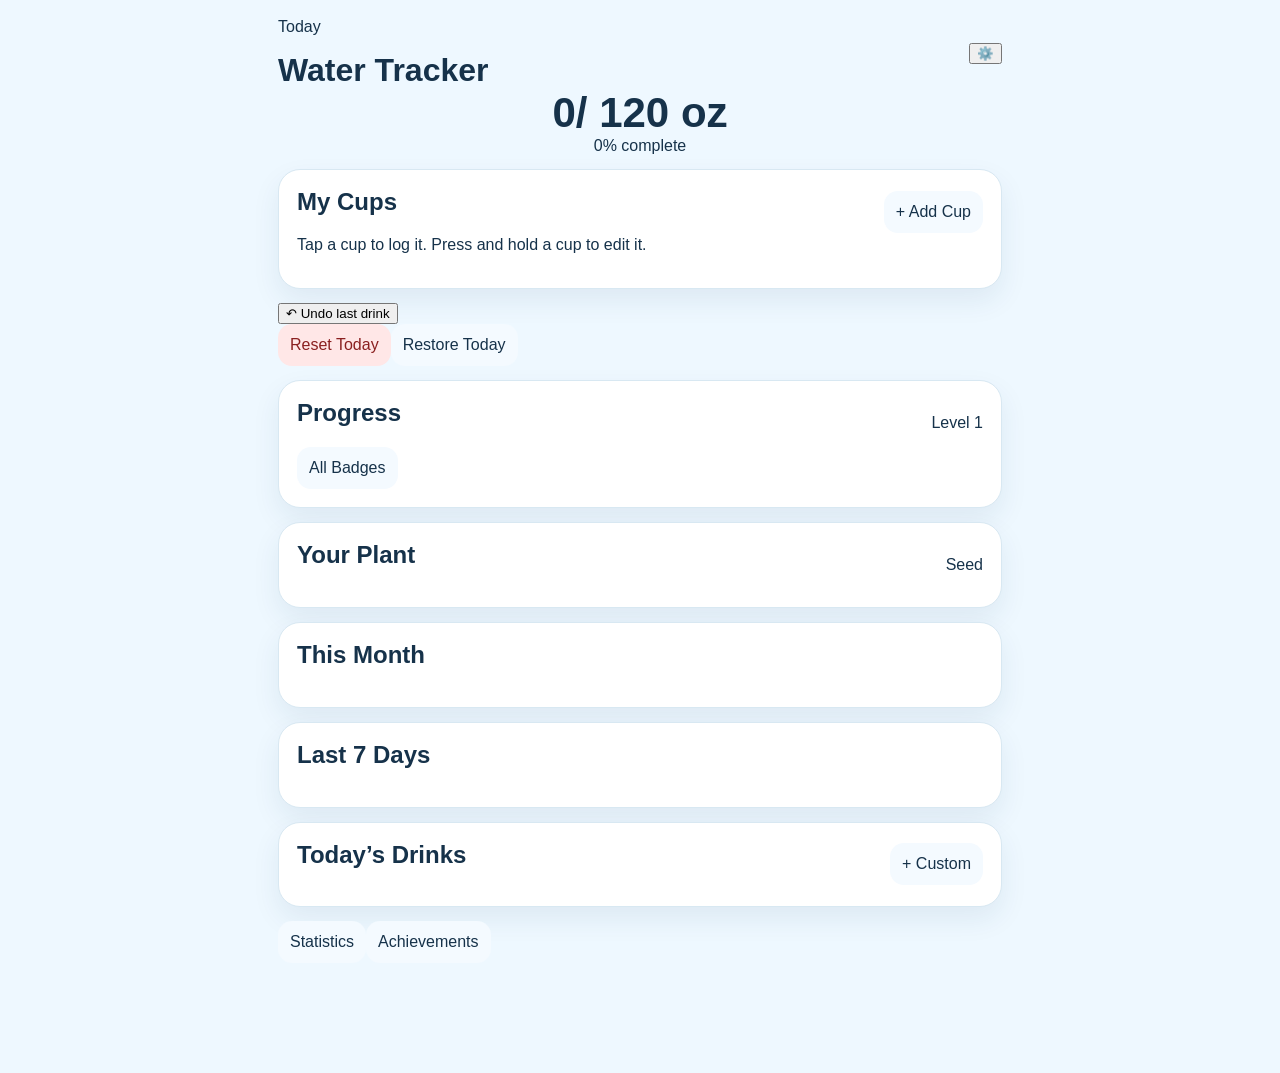
==== v1.html @ 40ed8f71 "Restore original visual layout in cohesive build" ====
<!doctype html>
<html lang="en"><head><meta charset="utf-8"><meta name="viewport" content="width=device-width,initial-scale=1,maximum-scale=1,user-scalable=no,viewport-fit=cover"><meta name="theme-color" content="#eaf7ff"><title>Water Tracker v1</title><link rel="stylesheet" href="v1/css/app.css"></head>
<body><main class="app">
<header class="top"><div><p class="tiny">Today</p><h1>Water Tracker</h1></div><button id="settingsButton" class="gear">⚙️</button></header>
<section id="homeView" class="view active">
<section id="hero" class="hero"><div class="total"><span id="todayTotal" class="num">0</span><span class="goal">/ <span id="todayGoal">120</span> oz</span></div><div id="progressText" class="status">0% complete</div><div class="bottleArea"><div class="bottle"><div class="mark"></div><div id="water" class="water"></div><div class="shine"></div></div></div><div id="quickButtons" class="grid"></div></section>
<section class="card"><div class="row"><h2>My Cups</h2><button id="addCupButton" class="small">+ Add Cup</button></div><div id="cupButtons" class="cups"></div><p class="hint">Tap a cup to log it. Press and hold a cup to edit it.</p></section>
<button id="undoButton" class="undo">↶ Undo last drink</button>
<div class="utilityActions"><button id="resetButton" class="ghost danger">Reset Today</button><button id="restoreButton" class="ghost">Restore Today</button></div>
<section class="card"><div class="row"><h2>Progress</h2><span id="levelText" class="avg">Level 1</span></div><div class="levelbar"><div id="levelFill"></div></div><div id="todayWins" class="wins"></div><button id="badgesButton" class="small">All Badges</button></section>
<section class="card"><div class="row"><h2>Your Plant</h2><span id="plantName" class="avg">Seed</span></div><div id="plantBox" class="plant"></div></section>
<section class="card"><h2>This Month</h2><div id="monthGrid" class="monthGrid"></div></section>
<section class="card"><div class="row"><h2>Last 7 Days</h2><span id="weeklyAverage" class="avg"></span></div><div id="history" class="history"></div></section>
<section class="card"><div class="row"><h2>Today’s Drinks</h2><button id="customButton" class="small">+ Custom</button></div><div id="timeline" class="timeline show"></div></section>
<div class="pageLinks"><button data-view="statsView" class="small">Statistics</button><button data-view="badgesView" class="small">Achievements</button></div>
</section>
<section id="statsView" class="view"><section class="card"><div class="row"><h2>Statistics</h2><button data-view="homeView" class="small">Done</button></div><div id="stats" class="statsGrid"></div></section></section>
<section id="badgesView" class="view"><section class="card"><div class="row"><h2>Achievements</h2><button data-view="homeView" class="small">Done</button></div><div id="badgeList" class="list"></div></section></section>
</main>
<dialog id="settingsDialog"><form class="modal" method="dialog"><div class="row"><h2>Settings</h2><button class="small" value="cancel">Done</button></div><label>Goal mode<select id="goalMode"><option value="daily">Same every day</option><option value="weekdayWeekend">Weekday / weekend</option></select></label><label>Daily goal<input id="dailyGoal" type="number"></label><label>Weekday goal<input id="weekdayGoal" type="number"></label><label>Weekend goal<input id="weekendGoal" type="number"></label><label>Theme<select id="theme"><option value="system">System</option><option value="light">Light</option><option value="dark">Dark</option></select></label><div class="actions"><button id="saveSettings" class="primary" type="button">Save</button><button id="exportButton" class="ghost" type="button">Export</button><button id="importButton" class="ghost" type="button">Import</button></div><div class="actions"><button id="developerButton" class="ghost" type="button">Developer Info</button><button id="clearButton" class="ghost danger" type="button">Clear All Data</button></div><div class="privacy"><span id="versionText"></span></div></form></dialog>
<dialog id="cupDialog"><form class="modal" method="dialog"><h2 id="cupTitle">Add Cup</h2><label>Name<input id="cupName"></label><label>Ounces<input id="cupOz" type="number"></label><div class="actions"><button id="saveCup" class="primary" type="button">Save</button><button id="deleteCup" class="ghost danger" type="button">Delete</button><button class="ghost" value="cancel">Cancel</button></div></form></dialog>
<dialog id="dayDialog"><form class="modal" method="dialog"><div class="row"><h2 id="dayTitle">Day</h2><button class="small" value="cancel">Done</button></div><div class="actions"><button id="addPastDrink" class="primary" type="button">+ Drink</button><button id="resetPastDay" class="ghost danger" type="button">Reset Day</button></div><div id="dayList" class="timeline show"></div></form></dialog>
<dialog id="devDialog"><form class="modal" method="dialog"><div class="row"><h2>Developer Info</h2><button class="small" value="cancel">Done</button></div><div id="devInfo" class="list"></div></form></dialog>
<div id="toast" class="toast"></div><div id="confetti" class="confetti"></div>
<script src="v1/js/config.js"></script><script src="v1/js/storage.js"></script><script src="v1/js/date.js"></script><script src="v1/js/hydration.js"></script><script src="v1/js/stats.js"></script><script src="v1/js/engagement.js"></script><script src="v1/js/telemetry.js"></script><script src="v1/js/app.js"></script></body></html>
---- v1/css/app.css ----
:root{font-family:-apple-system,BlinkMacSystemFont,"Segoe UI",sans-serif;color:#16324a;background:#eef8ff;--card:#fff;--line:#d8e8f2;--muted:#687f91;--accent:#1677b8;--soft:#f4faff}*{box-sizing:border-box}body{margin:0;background:var(--bg,#eef8ff);color:var(--text,#16324a)}body.dark{--bg:#0f1720;--text:#edf6ff;--card:#17232f;--line:#2c3c4b;--muted:#a9bac7;--soft:#1d2c39;--accent:#55b8f0}.app{max-width:760px;margin:auto;padding:18px 18px 110px}.top,.row{display:flex;align-items:center;justify-content:space-between;gap:12px}.top h1{margin:0}.card{background:var(--card);border:1px solid var(--line);border-radius:22px;padding:18px;margin:14px 0;box-shadow:0 12px 28px rgba(24,67,98,.08)}h1,h2,h3,p{margin-top:0}.hero{text-align:center}.total{font-size:42px;font-weight:900}.muted{color:var(--muted)}.grid{display:grid;grid-template-columns:repeat(3,1fr);gap:10px}.quick,.cup,.small,.primary,.danger,.ghost{border:0;border-radius:14px;padding:12px;font-weight:800;font:inherit}.quick,.cup,.primary{background:var(--accent);color:#fff}.small,.ghost{background:var(--soft);color:var(--text)}.danger{background:#ffe7e7;color:#8a2020}.progress{height:14px;border-radius:999px;background:var(--line);overflow:hidden}.progress>div{height:100%;background:linear-gradient(90deg,#36a7df,#5ed39b)}.stats{display:grid;grid-template-columns:repeat(2,1fr);gap:10px}.stat{padding:12px;border-radius:14px;background:var(--soft)}.history,.monthGrid{display:grid;grid-template-columns:repeat(7,1fr);gap:6px}.day,.monthCell{padding:8px 2px;border:1px solid var(--line);border-radius:12px;background:var(--soft);text-align:center;font-size:12px;color:inherit}.day.met,.monthCell.met{background:#c9f3d7;color:#174c28}.day.partial,.monthCell.partial{background:#fff0a8;color:#655500}.today{outline:2px solid var(--accent)}.timeline,.list{display:grid;gap:8px}.drink,.badgeRow,.winRow{display:flex;justify-content:space-between;align-items:center;gap:8px;padding:10px;border-radius:12px;background:var(--soft)}.actions{display:flex;gap:8px;flex-wrap:wrap}.plant{display:grid;grid-template-columns:130px 1fr;gap:16px;align-items:center}.plant svg{width:120px;height:140px}.leaf{animation:sway 3s ease-in-out infinite;transform-origin:center bottom}.dry{filter:saturate(.55);opacity:.75}@keyframes sway{0%,100%{transform:rotate(-2deg)}50%{transform:rotate(3deg)}}.wins{display:grid;gap:8px}.winRow.done{background:#d9f5e2}.badgeCount{font-weight:900}.tabs{position:fixed;left:0;right:0;bottom:0;display:flex;justify-content:center;gap:8px;padding:10px;background:color-mix(in srgb,var(--card) 94%,transparent);backdrop-filter:blur(12px);border-top:1px solid var(--line)}.tabs button{min-width:72px}.view{display:none}.view.active{display:block}dialog{border:0;border-radius:22px;padding:0;width:min(92vw,560px);background:var(--card);color:var(--text)}dialog::backdrop{background:rgba(0,0,0,.45)}.modal{padding:20px}.modal label{display:grid;gap:6px;margin:12px 0;font-weight:700}.modal input,.modal select{width:100%;padding:12px;border:1px solid var(--line);border-radius:12px;background:var(--soft);color:var(--text);font:inherit}.toast{position:fixed;left:50%;bottom:90px;transform:translateX(-50%);background:#152b3b;color:#fff;padding:12px 16px;border-radius:999px;opacity:0;pointer-events:none;transition:.2s;z-index:10000}.toast.show{opacity:1}.goalBurst{position:fixed;inset:auto 16px 90px;background:var(--card);border:1px solid var(--line);padding:20px;border-radius:24px;text-align:center;z-index:9999;box-shadow:0 18px 45px rgba(0,0,0,.2)}@media(max-width:520px){.grid{grid-template-columns:repeat(2,1fr)}.stats{grid-template-columns:1fr}.history,.monthGrid{gap:3px}.day,.monthCell{font-size:10px}.total{font-size:34px}.plant{grid-template-columns:1fr;text-align:center}}
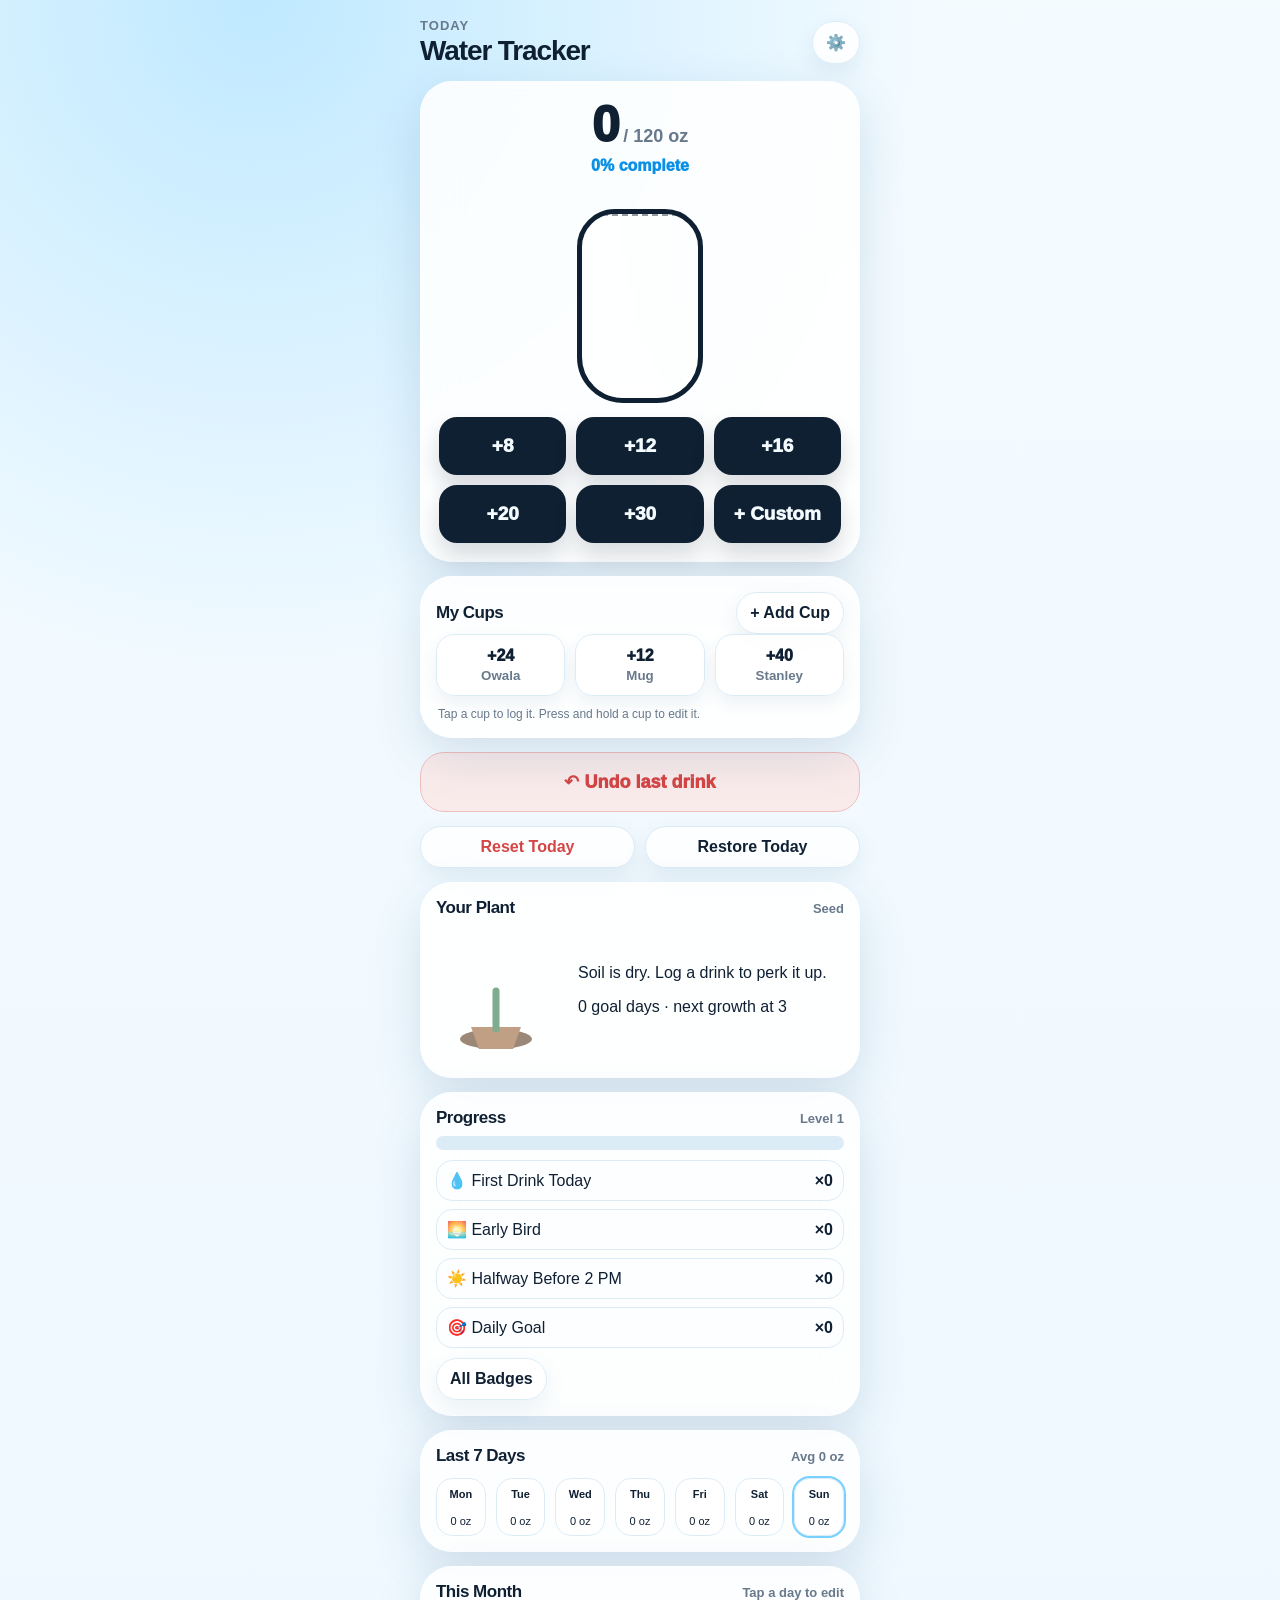
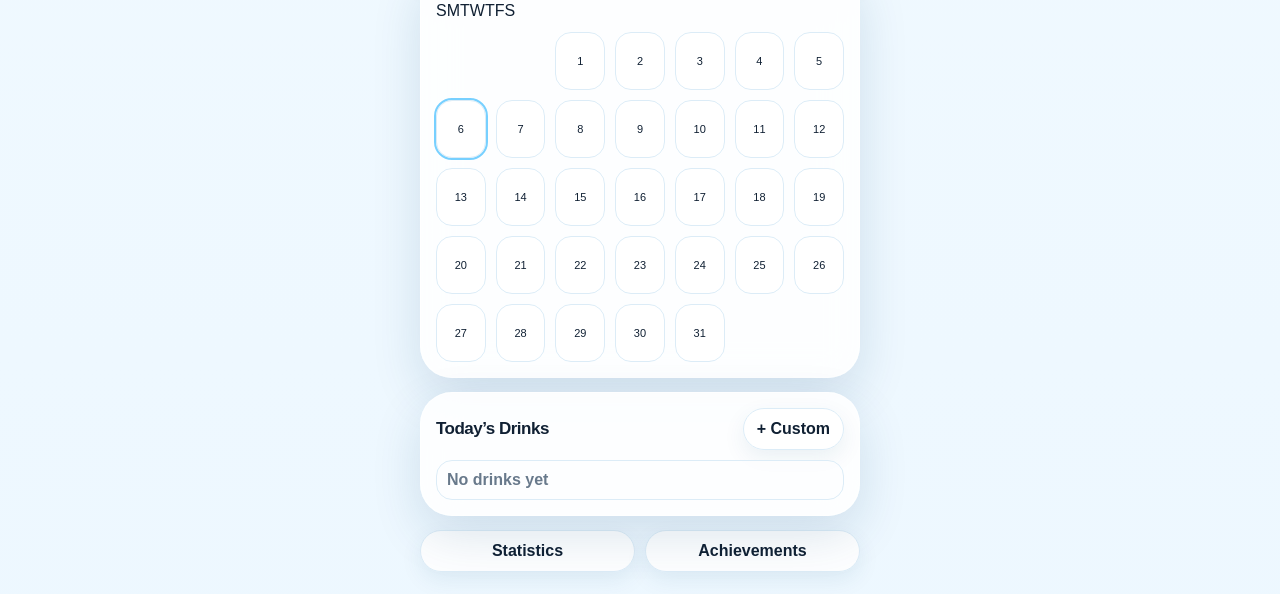
==== commit c53ccde3: "Reorder plant progress and calendar sections" ====
--- a/v1.html
+++ b/v1.html
@@ -7,10 +7,10 @@
 <section class="card"><div class="row"><h2>My Cups</h2><button id="addCupButton" class="small">+ Add Cup</button></div><div id="cupButtons" class="cups"></div><p class="hint">Tap a cup to log it. Press and hold a cup to edit it.</p></section>
 <button id="undoButton" class="undo">↶ Undo last drink</button>
 <div class="utilityActions"><button id="resetButton" class="ghost danger">Reset Today</button><button id="restoreButton" class="ghost">Restore Today</button></div>
+<section class="card"><div class="row"><h2>Your Plant</h2><span id="plantName" class="avg">Seed</span></div><div id="plantBox" class="plant"></div></section>
 <section class="card"><div class="row"><h2>Progress</h2><span id="levelText" class="avg">Level 1</span></div><div class="levelbar"><div id="levelFill"></div></div><div id="todayWins" class="wins"></div><button id="badgesButton" class="small">All Badges</button></section>
-<section class="card"><div class="row"><h2>Your Plant</h2><span id="plantName" class="avg">Seed</span></div><div id="plantBox" class="plant"></div></section>
-<section class="card"><h2>This Month</h2><div id="monthGrid" class="monthGrid"></div></section>
 <section class="card"><div class="row"><h2>Last 7 Days</h2><span id="weeklyAverage" class="avg"></span></div><div id="history" class="history"></div></section>
+<section class="card"><div class="row"><h2>This Month</h2><span class="avg">Tap a day to edit</span></div><div id="monthWeekdays" class="monthWeekdays"><span>S</span><span>M</span><span>T</span><span>W</span><span>T</span><span>F</span><span>S</span></div><div id="monthGrid" class="monthGrid"></div></section>
 <section class="card"><div class="row"><h2>Today’s Drinks</h2><button id="customButton" class="small">+ Custom</button></div><div id="timeline" class="timeline show"></div></section>
 <div class="pageLinks"><button data-view="statsView" class="small">Statistics</button><button data-view="badgesView" class="small">Achievements</button></div>
 </section>
--- a/v1/css/app.css
+++ b/v1/css/app.css
@@ -1 +1 @@
-:root{font-family:-apple-system,BlinkMacSystemFont,"Segoe UI",sans-serif;color:#16324a;background:#eef8ff;--card:#fff;--line:#d8e8f2;--muted:#687f91;--accent:#1677b8;--soft:#f4faff}*{box-sizing:border-box}body{margin:0;background:var(--bg,#eef8ff);color:var(--text,#16324a)}body.dark{--bg:#0f1720;--text:#edf6ff;--card:#17232f;--line:#2c3c4b;--muted:#a9bac7;--soft:#1d2c39;--accent:#55b8f0}.app{max-width:760px;margin:auto;padding:18px 18px 110px}.top,.row{display:flex;align-items:center;justify-content:space-between;gap:12px}.top h1{margin:0}.card{background:var(--card);border:1px solid var(--line);border-radius:22px;padding:18px;margin:14px 0;box-shadow:0 12px 28px rgba(24,67,98,.08)}h1,h2,h3,p{margin-top:0}.hero{text-align:center}.total{font-size:42px;font-weight:900}.muted{color:var(--muted)}.grid{display:grid;grid-template-columns:repeat(3,1fr);gap:10px}.quick,.cup,.small,.primary,.danger,.ghost{border:0;border-radius:14px;padding:12px;font-weight:800;font:inherit}.quick,.cup,.primary{background:var(--accent);color:#fff}.small,.ghost{background:var(--soft);color:var(--text)}.danger{background:#ffe7e7;color:#8a2020}.progress{height:14px;border-radius:999px;background:var(--line);overflow:hidden}.progress>div{height:100%;background:linear-gradient(90deg,#36a7df,#5ed39b)}.stats{display:grid;grid-template-columns:repeat(2,1fr);gap:10px}.stat{padding:12px;border-radius:14px;background:var(--soft)}.history,.monthGrid{display:grid;grid-template-columns:repeat(7,1fr);gap:6px}.day,.monthCell{padding:8px 2px;border:1px solid var(--line);border-radius:12px;background:var(--soft);text-align:center;font-size:12px;color:inherit}.day.met,.monthCell.met{background:#c9f3d7;color:#174c28}.day.partial,.monthCell.partial{background:#fff0a8;color:#655500}.today{outline:2px solid var(--accent)}.timeline,.list{display:grid;gap:8px}.drink,.badgeRow,.winRow{display:flex;justify-content:space-between;align-items:center;gap:8px;padding:10px;border-radius:12px;background:var(--soft)}.actions{display:flex;gap:8px;flex-wrap:wrap}.plant{display:grid;grid-template-columns:130px 1fr;gap:16px;align-items:center}.plant svg{width:120px;height:140px}.leaf{animation:sway 3s ease-in-out infinite;transform-origin:center bottom}.dry{filter:saturate(.55);opacity:.75}@keyframes sway{0%,100%{transform:rotate(-2deg)}50%{transform:rotate(3deg)}}.wins{display:grid;gap:8px}.winRow.done{background:#d9f5e2}.badgeCount{font-weight:900}.tabs{position:fixed;left:0;right:0;bottom:0;display:flex;justify-content:center;gap:8px;padding:10px;background:color-mix(in srgb,var(--card) 94%,transparent);backdrop-filter:blur(12px);border-top:1px solid var(--line)}.tabs button{min-width:72px}.view{display:none}.view.active{display:block}dialog{border:0;border-radius:22px;padding:0;width:min(92vw,560px);background:var(--card);color:var(--text)}dialog::backdrop{background:rgba(0,0,0,.45)}.modal{padding:20px}.modal label{display:grid;gap:6px;margin:12px 0;font-weight:700}.modal input,.modal select{width:100%;padding:12px;border:1px solid var(--line);border-radius:12px;background:var(--soft);color:var(--text);font:inherit}.toast{position:fixed;left:50%;bottom:90px;transform:translateX(-50%);background:#152b3b;color:#fff;padding:12px 16px;border-radius:999px;opacity:0;pointer-events:none;transition:.2s;z-index:10000}.toast.show{opacity:1}.goalBurst{position:fixed;inset:auto 16px 90px;background:var(--card);border:1px solid var(--line);padding:20px;border-radius:24px;text-align:center;z-index:9999;box-shadow:0 18px 45px rgba(0,0,0,.2)}@media(max-width:520px){.grid{grid-template-columns:repeat(2,1fr)}.stats{grid-template-columns:1fr}.history,.monthGrid{gap:3px}.day,.monthCell{font-size:10px}.total{font-size:34px}.plant{grid-template-columns:1fr;text-align:center}}+:root{--bg:#f4fbff;--card:#ffffffdf;--text:#102033;--muted:#68798b;--line:#dcecf7;--accent:#0a91e6;--accent2:#77d0ff;--water:#35aef4;--danger:#d64545;--success:#19a974;--warn:#f4a261;--shadow:0 18px 50px rgba(17,72,112,.14);font-family:-apple-system,BlinkMacSystemFont,"Segoe UI",Roboto,Arial,sans-serif}body.dark{--bg:#07131f;--card:#102033e6;--text:#eef8ff;--muted:#9db0c3;--line:#29465f;--accent:#77d0ff;--accent2:#2b9de0;--water:#3bb8ff;--shadow:0 18px 60px rgba(0,0,0,.36)}*{box-sizing:border-box}body{margin:0;min-height:100svh;background:radial-gradient(circle at 20% 0%,rgba(119,208,255,.42),transparent 28%),linear-gradient(180deg,var(--bg),color-mix(in srgb,var(--bg),#dcefff 28%));color:var(--text);padding:max(18px,env(safe-area-inset-top)) 16px max(22px,env(safe-area-inset-bottom))}button,input,select{font:inherit}button{cursor:pointer;-webkit-tap-highlight-color:transparent}.app{max-width:440px;margin:0 auto}.top,.row{display:flex;justify-content:space-between;align-items:center;gap:10px}.top{margin-bottom:14px}.tiny{margin:0 0 2px;color:var(--muted);font-size:13px;font-weight:800;text-transform:uppercase;letter-spacing:.08em}h1{font-size:28px;margin:0;letter-spacing:-.04em}h2{font-size:17px;margin:0;letter-spacing:-.03em}.gear,.small,.ghost{border:1px solid var(--line);background:var(--card);color:var(--text);border-radius:999px;padding:11px 13px;font-weight:850;box-shadow:0 8px 22px rgba(17,72,112,.08)}.hero,.card{background:var(--card);border:1px solid rgba(255,255,255,.58);border-radius:32px;box-shadow:var(--shadow);backdrop-filter:blur(18px)}.hero{padding:18px;text-align:center}.card{padding:15px;margin-top:14px}.total{display:flex;align-items:baseline;justify-content:center;gap:7px;line-height:1}.num{font-size:50px;font-weight:950;letter-spacing:-.07em}.goal{font-size:18px;color:var(--muted);font-weight:850}.status{margin-top:7px;color:var(--accent);font-weight:950}.bottleArea{height:220px;position:relative;display:grid;place-items:center;margin:8px 0 14px}.bottle{position:absolute;bottom:0;width:126px;height:194px;border:5px solid var(--text);border-radius:38px 38px 46px 46px;overflow:hidden;background:linear-gradient(90deg,rgba(255,255,255,.72),rgba(255,255,255,.13))}.water{position:absolute;left:-5px;right:-5px;bottom:0;height:0%;background:linear-gradient(180deg,var(--accent2),var(--water));transition:height .45s cubic-bezier(.2,.8,.2,1)}.water:before{content:"";position:absolute;left:-25%;top:-15px;width:150%;height:30px;border-radius:50%;background:rgba(255,255,255,.52);animation:wave 2.4s ease-in-out infinite}.water.slosh:before{animation:slosh .55s ease,wave 2.4s ease-in-out .55s infinite}.shine{position:absolute;top:24px;left:18px;width:18px;height:130px;border-radius:999px;background:rgba(255,255,255,.32);z-index:3}.mark{position:absolute;left:0;right:0;top:0;border-top:2px dashed color-mix(in srgb,var(--text),transparent 55%);z-index:4}@keyframes wave{0%,100%{transform:translateX(-9px)}50%{transform:translateX(9px) translateY(3px)}}@keyframes slosh{0%{transform:translateX(-24px)}50%{transform:translateX(24px) translateY(3px)}100%{transform:translateX(0)}}.grid,.cups,.history,.monthGrid{display:grid;gap:10px}.grid,.cups{grid-template-columns:repeat(3,1fr)}.quick{border:0;border-radius:18px;background:var(--text);color:var(--bg);padding:15px 8px;font-size:19px;font-weight:950;box-shadow:0 12px 22px rgba(16,32,51,.16);min-height:58px}.cup{min-height:62px;border:1px solid var(--line);border-radius:18px;background:var(--card);color:var(--text);padding:10px 8px;font-weight:950;box-shadow:0 8px 18px rgba(17,72,112,.07)}.cup small{display:block;margin-top:3px;color:var(--muted);font-weight:850}.hint{margin:10px 2px 0;color:var(--muted);font-size:12px;line-height:1.35}.undo{width:100%;margin-top:14px;border:1px solid color-mix(in srgb,var(--danger),white 65%);border-radius:24px;background:color-mix(in srgb,var(--danger),white 89%);color:var(--danger);padding:18px 14px;font-weight:950;font-size:18px}.utilityActions,.pageLinks,.actions{display:flex;gap:10px;margin-top:14px;flex-wrap:wrap}.utilityActions button,.pageLinks button,.actions button{flex:1}.levelbar{height:14px;background:var(--line);border-radius:999px;overflow:hidden;margin:8px 0}.levelbar div{height:100%;background:linear-gradient(90deg,var(--accent),var(--accent2));border-radius:999px}.avg{font-size:13px;color:var(--muted);font-weight:850}.wins{display:grid;gap:8px;margin:10px 0}.winRow,.badgeRow,.stat,.drink{border:1px solid var(--line);border-radius:16px;background:color-mix(in srgb,var(--card),var(--bg) 18%);padding:10px}.winRow,.badgeRow,.drink{display:flex;justify-content:space-between;align-items:center;gap:8px}.winRow.done{background:color-mix(in srgb,var(--success),white 88%)}.badgeCount{font-weight:950}.plant{display:grid;grid-template-columns:130px 1fr;gap:12px;align-items:center}.plant svg{width:120px;height:140px}.leaf{animation:sway 3s ease-in-out infinite;transform-origin:center bottom}.dry{filter:saturate(.55);opacity:.75}@keyframes sway{0%,100%{transform:rotate(-2deg)}50%{transform:rotate(3deg)}}.history,.monthGrid{grid-template-columns:repeat(7,1fr);margin-top:12px}.day,.monthCell{min-height:58px;border:1px solid var(--line);border-radius:16px;background:var(--card);display:grid;place-items:center;padding:7px 2px;text-align:center;color:var(--text);font-size:11px}.day.met,.monthCell.met{border-color:#9ee8cd;background:color-mix(in srgb,var(--success),white 88%)}.day.partial,.monthCell.partial{border-color:#ffe2a3;background:color-mix(in srgb,var(--warn),white 86%)}.today{outline:2px solid var(--accent2)}.timeline{display:grid;gap:6px;margin-top:10px}.drink{color:var(--muted);font-weight:800}.drink strong{color:var(--text)}.statsGrid{display:grid;grid-template-columns:repeat(2,1fr);gap:10px}.stat strong{display:block;margin-top:3px}.view{display:none}.view.active{display:block}.list{display:grid;gap:8px}dialog{border:0;border-radius:28px;padding:0;width:min(390px,calc(100vw - 28px));background:var(--card);color:var(--text);box-shadow:0 24px 90px rgba(0,0,0,.28)}dialog::backdrop{background:rgba(5,18,31,.48)}.modal{padding:18px}.modal label{display:grid;gap:6px;margin-top:13px;color:var(--muted);font-size:13px;font-weight:900}.modal input,.modal select{width:100%;border:1px solid var(--line);border-radius:16px;padding:13px 12px;background:var(--bg);color:var(--text);font-size:17px}.primary{border:0;background:var(--accent);color:white;border-radius:999px;padding:12px 13px;font-weight:900}.danger{color:var(--danger)}.privacy{border:1px solid var(--line);border-radius:18px;background:color-mix(in srgb,var(--card),var(--accent) 6%);padding:11px;margin-top:13px;color:var(--muted);font-size:13px}.toast{position:fixed;left:50%;bottom:calc(18px + env(safe-area-inset-bottom));transform:translateX(-50%) translateY(84px);opacity:0;pointer-events:none;background:var(--text);color:var(--bg);padding:12px 16px;border-radius:999px;font-weight:900;box-shadow:var(--shadow);transition:.25s;z-index:10000}.toast.show{transform:translateX(-50%) translateY(0);opacity:1}.confetti{position:fixed;inset:0;pointer-events:none;overflow:hidden}.dot{position:absolute;top:-12px;width:8px;height:12px;border-radius:3px;background:var(--accent);animation:fall .9s ease forwards}@keyframes fall{to{transform:translateY(110vh) rotate(540deg);opacity:.2}}.goalBurst{position:fixed;inset:auto 16px 88px;background:var(--card);border:1px solid var(--line);border-radius:24px;padding:18px;box-shadow:var(--shadow);z-index:9999;text-align:center;font-weight:900}.goalBurst strong{display:block;font-size:22px}.goalBurst span{font-size:42px}@media(max-width:520px){.grid,.cups{grid-template-columns:repeat(3,1fr)}.statsGrid{grid-template-columns:1fr}.history,.monthGrid{gap:3px}.day,.monthCell{font-size:10px}.num{font-size:42px}.plant{grid-template-columns:1fr;text-align:center}}@media(max-height:720px){.bottleArea{height:185px}.bottle{height:160px;width:108px}.hero{padding:14px}.card{padding:13px}}@media(prefers-reduced-motion:reduce){*,*:before,*:after{animation:none!important;transition:none!important}}
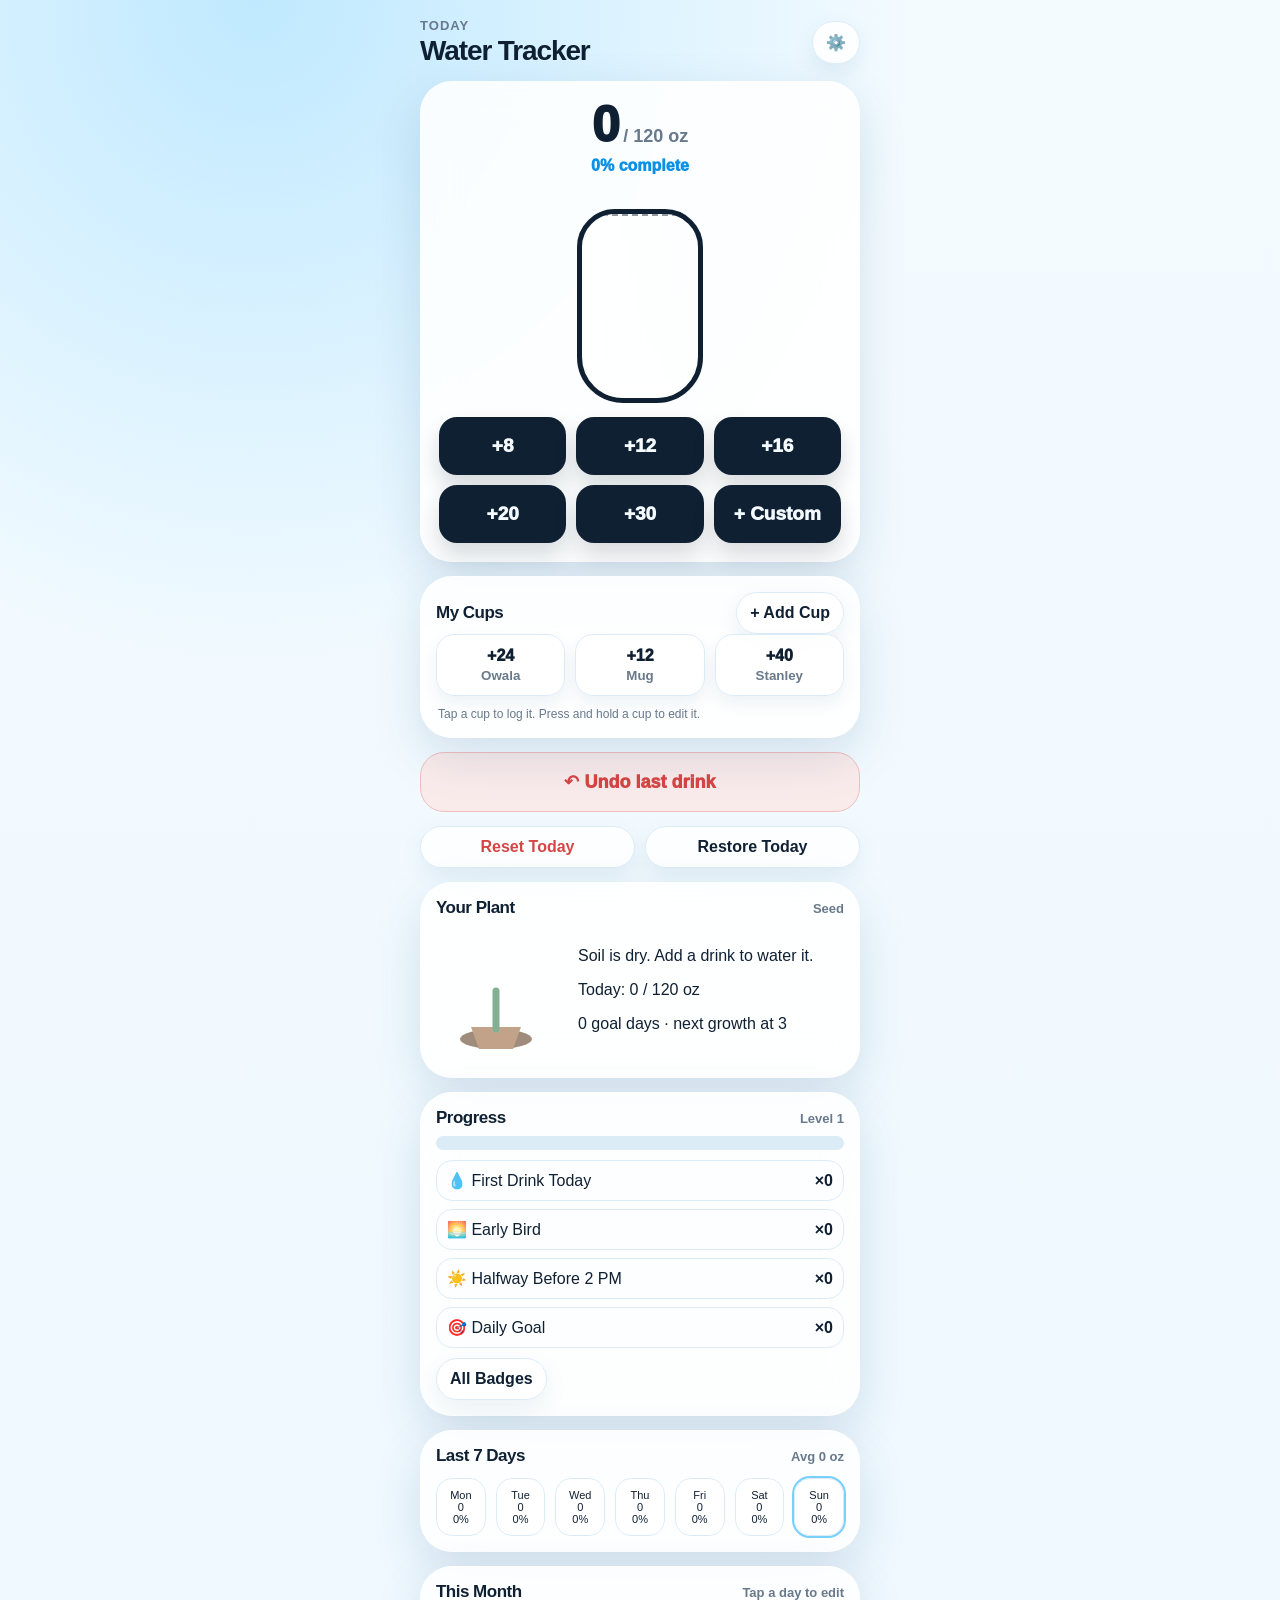
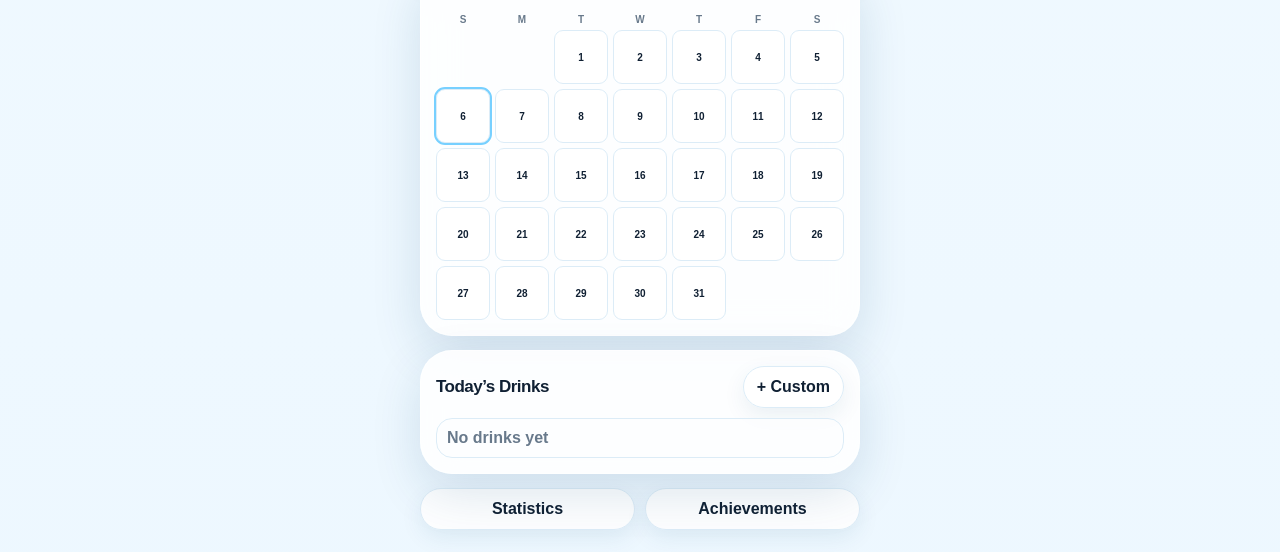
==== commit 5ebbf4ea: "Load calendar and plant refinements" ====
--- a/v1.html
+++ b/v1.html
@@ -1,5 +1,5 @@
 <!doctype html>
-<html lang="en"><head><meta charset="utf-8"><meta name="viewport" content="width=device-width,initial-scale=1,maximum-scale=1,user-scalable=no,viewport-fit=cover"><meta name="theme-color" content="#eaf7ff"><title>Water Tracker v1</title><link rel="stylesheet" href="v1/css/app.css"></head>
+<html lang="en"><head><meta charset="utf-8"><meta name="viewport" content="width=device-width,initial-scale=1,maximum-scale=1,user-scalable=no,viewport-fit=cover"><meta name="theme-color" content="#eaf7ff"><title>Water Tracker v1</title><link rel="stylesheet" href="v1/css/app.css"><link rel="stylesheet" href="v1/css/refinements.css"></head>
 <body><main class="app">
 <header class="top"><div><p class="tiny">Today</p><h1>Water Tracker</h1></div><button id="settingsButton" class="gear">⚙️</button></header>
 <section id="homeView" class="view active">
--- a/v1/css/refinements.css
+++ b/v1/css/refinements.css
@@ -0,0 +1 @@
+.monthWeekdays{display:grid;grid-template-columns:repeat(7,1fr);gap:5px;margin-top:12px;color:var(--muted);font-size:10px;font-weight:900;text-align:center}.monthGrid{gap:5px;margin-top:5px}.monthCell{min-height:0;aspect-ratio:1;border-radius:9px;font-size:10px;font-weight:900;padding:0}.monthDay{display:grid;place-items:center;width:100%;height:100%}.plantSvg{transition:filter .35s ease,opacity .35s ease}.plantSvg.dry{filter:saturate(.55);opacity:.72}.plantSvg.damp{filter:saturate(.82);opacity:.9}.plantSvg.moist,.plantSvg.watered{filter:saturate(1);opacity:1}.plantSvg .soil{transition:fill .35s ease}.plantSvg.damp .leaf,.plantSvg.moist .leaf,.plantSvg.watered .leaf{animation:sway 3s ease-in-out infinite}.plantSvg.watered{filter:saturate(1.08) drop-shadow(0 8px 10px rgba(53,174,244,.18))}@media(max-width:520px){.monthWeekdays,.monthGrid{gap:4px}.monthCell{font-size:10px}}
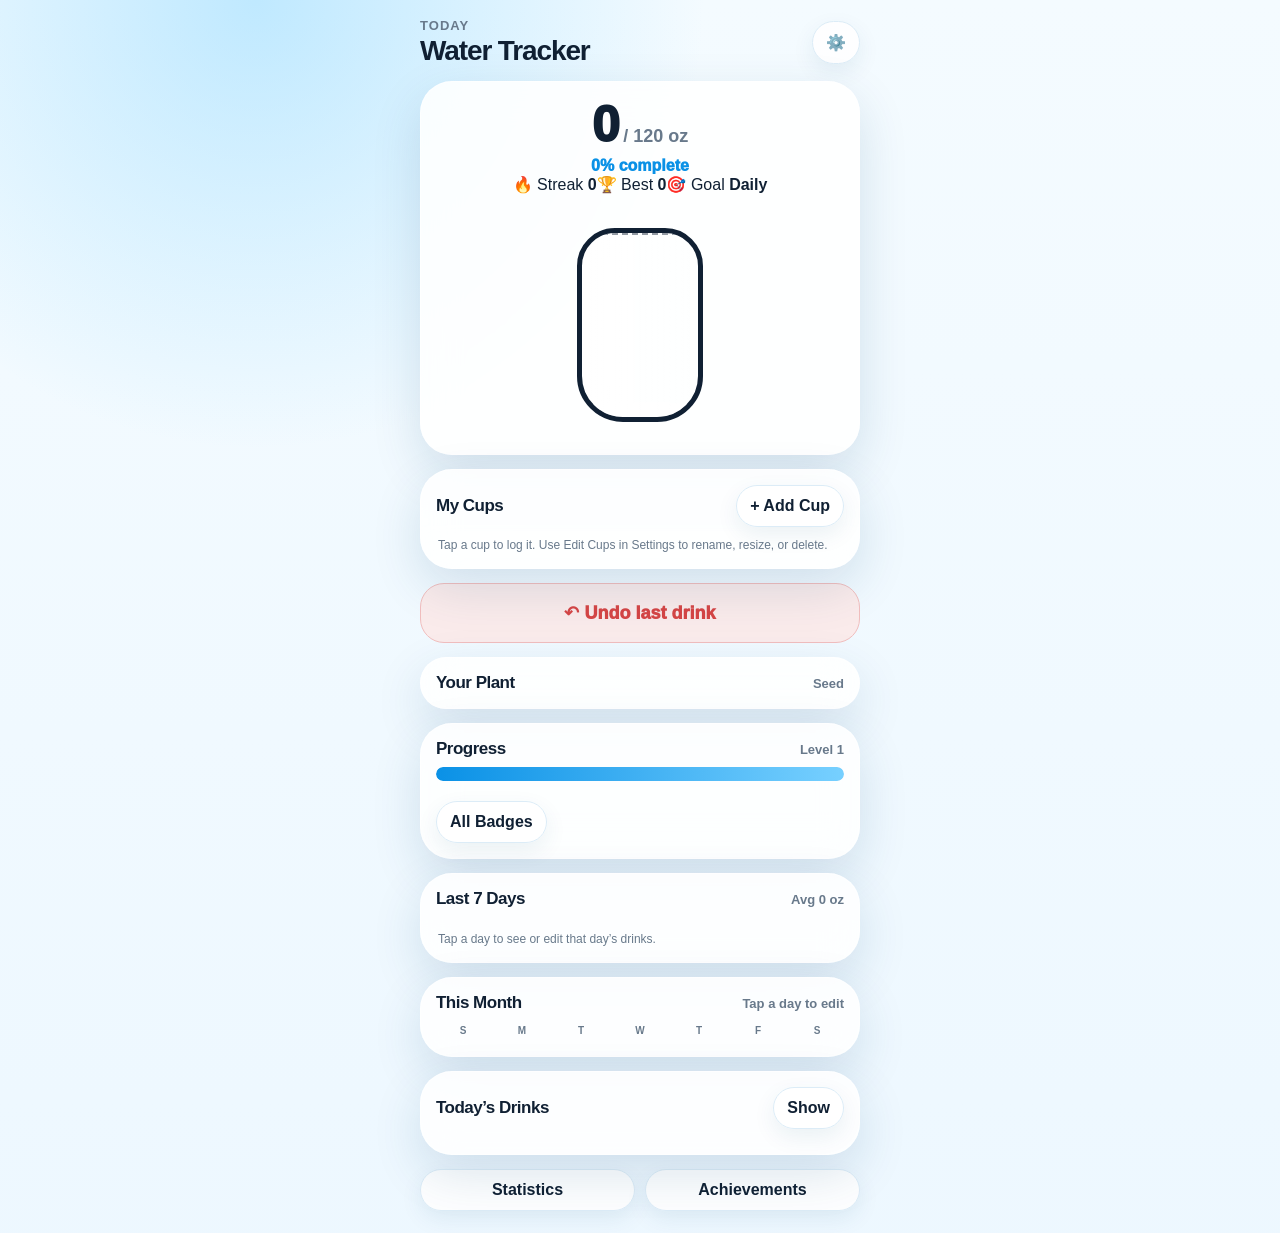
==== commit 006e8ad0: "Restore v26 interface details in cohesive build" ====
--- a/v1.html
+++ b/v1.html
@@ -1,25 +1,49 @@
 <!doctype html>
-<html lang="en"><head><meta charset="utf-8"><meta name="viewport" content="width=device-width,initial-scale=1,maximum-scale=1,user-scalable=no,viewport-fit=cover"><meta name="theme-color" content="#eaf7ff"><title>Water Tracker v1</title><link rel="stylesheet" href="v1/css/app.css"><link rel="stylesheet" href="v1/css/refinements.css"></head>
-<body><main class="app">
-<header class="top"><div><p class="tiny">Today</p><h1>Water Tracker</h1></div><button id="settingsButton" class="gear">⚙️</button></header>
-<section id="homeView" class="view active">
-<section id="hero" class="hero"><div class="total"><span id="todayTotal" class="num">0</span><span class="goal">/ <span id="todayGoal">120</span> oz</span></div><div id="progressText" class="status">0% complete</div><div class="bottleArea"><div class="bottle"><div class="mark"></div><div id="water" class="water"></div><div class="shine"></div></div></div><div id="quickButtons" class="grid"></div></section>
-<section class="card"><div class="row"><h2>My Cups</h2><button id="addCupButton" class="small">+ Add Cup</button></div><div id="cupButtons" class="cups"></div><p class="hint">Tap a cup to log it. Press and hold a cup to edit it.</p></section>
-<button id="undoButton" class="undo">↶ Undo last drink</button>
-<div class="utilityActions"><button id="resetButton" class="ghost danger">Reset Today</button><button id="restoreButton" class="ghost">Restore Today</button></div>
-<section class="card"><div class="row"><h2>Your Plant</h2><span id="plantName" class="avg">Seed</span></div><div id="plantBox" class="plant"></div></section>
-<section class="card"><div class="row"><h2>Progress</h2><span id="levelText" class="avg">Level 1</span></div><div class="levelbar"><div id="levelFill"></div></div><div id="todayWins" class="wins"></div><button id="badgesButton" class="small">All Badges</button></section>
-<section class="card"><div class="row"><h2>Last 7 Days</h2><span id="weeklyAverage" class="avg"></span></div><div id="history" class="history"></div></section>
-<section class="card"><div class="row"><h2>This Month</h2><span class="avg">Tap a day to edit</span></div><div id="monthWeekdays" class="monthWeekdays"><span>S</span><span>M</span><span>T</span><span>W</span><span>T</span><span>F</span><span>S</span></div><div id="monthGrid" class="monthGrid"></div></section>
-<section class="card"><div class="row"><h2>Today’s Drinks</h2><button id="customButton" class="small">+ Custom</button></div><div id="timeline" class="timeline show"></div></section>
-<div class="pageLinks"><button data-view="statsView" class="small">Statistics</button><button data-view="badgesView" class="small">Achievements</button></div>
-</section>
-<section id="statsView" class="view"><section class="card"><div class="row"><h2>Statistics</h2><button data-view="homeView" class="small">Done</button></div><div id="stats" class="statsGrid"></div></section></section>
-<section id="badgesView" class="view"><section class="card"><div class="row"><h2>Achievements</h2><button data-view="homeView" class="small">Done</button></div><div id="badgeList" class="list"></div></section></section>
+<html lang="en">
+<head>
+  <meta charset="utf-8">
+  <meta name="viewport" content="width=device-width,initial-scale=1,maximum-scale=1,minimum-scale=1,user-scalable=no,viewport-fit=cover">
+  <meta name="theme-color" content="#eaf7ff">
+  <meta name="apple-mobile-web-app-capable" content="yes">
+  <meta name="apple-mobile-web-app-title" content="Water">
+  <meta name="apple-mobile-web-app-status-bar-style" content="default">
+  <title>Water Tracker</title>
+  <link rel="manifest" href="manifest.webmanifest">
+  <link rel="icon" href="icon.svg" type="image/svg+xml">
+  <link rel="apple-touch-icon" href="icon.svg">
+  <link rel="stylesheet" href="v1/css/app.css">
+  <link rel="stylesheet" href="v1/css/refinements.css">
+  <link rel="stylesheet" href="v1/css/parity.css">
+</head>
+<body>
+<main class="app">
+  <section class="update" id="updateBanner" hidden><span>🚀 New version available</span><button id="updateNow" type="button">Update</button></section>
+  <header class="top"><div><p class="tiny">Today</p><h1>Water Tracker</h1></div><button id="settingsButton" class="gear" aria-label="Settings">⚙️</button></header>
+  <section id="homeView" class="view active">
+    <section id="hero" class="hero">
+      <div class="total"><span id="todayTotal" class="num">0</span><span class="goal">/ <span id="todayGoal">120</span> oz</span></div>
+      <div id="progressText" class="status">0% complete</div>
+      <div class="heroStats"><span class="pill">🔥 Streak <strong id="currentStreak">0</strong></span><span class="pill">🏆 Best <strong id="bestStreak">0</strong></span><span class="pill">🎯 Goal <strong id="goalModeLabel">Daily</strong></span></div>
+      <div class="bottleArea"><div class="bottle" aria-hidden="true"><div class="mark"></div><div id="water" class="water"></div><div class="shine"></div></div></div>
+      <div id="quickButtons" class="grid"></div>
+    </section>
+    <section class="card"><div class="row"><h2>My Cups</h2><button id="addCupButton" class="small">+ Add Cup</button></div><div id="cupButtons" class="cups"></div><p class="hint">Tap a cup to log it. Use Edit Cups in Settings to rename, resize, or delete.</p></section>
+    <button id="undoButton" class="undo" disabled>↶ Undo last drink</button>
+    <section class="card"><div class="row"><h2>Your Plant</h2><span id="plantName" class="avg">Seed</span></div><div id="plantBox" class="plant"></div></section>
+    <section class="card"><div class="row"><h2>Progress</h2><span id="levelText" class="avg">Level 1</span></div><div class="levelbar"><div id="levelFill"></div></div><div id="todayWins" class="wins"></div><button id="badgesButton" class="small">All Badges</button></section>
+    <section class="card"><div class="row"><h2>Last 7 Days</h2><span id="weeklyAverage" class="avg">Avg 0 oz</span></div><div id="history" class="history"></div><p class="hint">Tap a day to see or edit that day’s drinks.</p></section>
+    <section class="card"><div class="row"><h2>This Month</h2><span class="avg">Tap a day to edit</span></div><div id="monthWeekdays" class="monthWeekdays"><span>S</span><span>M</span><span>T</span><span>W</span><span>T</span><span>F</span><span>S</span></div><div id="monthGrid" class="monthGrid"></div></section>
+    <section class="card"><div class="row"><h2>Today’s Drinks</h2><button id="toggleTimelineButton" class="small">Show</button></div><div id="timeline" class="timeline"></div></section>
+    <div class="pageLinks"><button data-view="statsView" class="small">Statistics</button><button data-view="badgesView" class="small">Achievements</button></div>
+  </section>
+  <section id="statsView" class="view"><section class="card"><div class="row"><h2>Statistics</h2><button data-view="homeView" class="small">Done</button></div><div id="stats" class="statsGrid"></div></section></section>
+  <section id="badgesView" class="view"><section class="card"><div class="row"><h2>Achievements</h2><button data-view="homeView" class="small">Done</button></div><div id="badgeList" class="list"></div></section></section>
 </main>
-<dialog id="settingsDialog"><form class="modal" method="dialog"><div class="row"><h2>Settings</h2><button class="small" value="cancel">Done</button></div><label>Goal mode<select id="goalMode"><option value="daily">Same every day</option><option value="weekdayWeekend">Weekday / weekend</option></select></label><label>Daily goal<input id="dailyGoal" type="number"></label><label>Weekday goal<input id="weekdayGoal" type="number"></label><label>Weekend goal<input id="weekendGoal" type="number"></label><label>Theme<select id="theme"><option value="system">System</option><option value="light">Light</option><option value="dark">Dark</option></select></label><div class="actions"><button id="saveSettings" class="primary" type="button">Save</button><button id="exportButton" class="ghost" type="button">Export</button><button id="importButton" class="ghost" type="button">Import</button></div><div class="actions"><button id="developerButton" class="ghost" type="button">Developer Info</button><button id="clearButton" class="ghost danger" type="button">Clear All Data</button></div><div class="privacy"><span id="versionText"></span></div></form></dialog>
-<dialog id="cupDialog"><form class="modal" method="dialog"><h2 id="cupTitle">Add Cup</h2><label>Name<input id="cupName"></label><label>Ounces<input id="cupOz" type="number"></label><div class="actions"><button id="saveCup" class="primary" type="button">Save</button><button id="deleteCup" class="ghost danger" type="button">Delete</button><button class="ghost" value="cancel">Cancel</button></div></form></dialog>
+<dialog id="amountDialog"><form class="modal" method="dialog"><h2>Add custom amount</h2><label>Ounces<input id="amountInput" type="number" inputmode="decimal" min="0" step="0.5" placeholder="24"></label><div class="actions"><button class="ghost" value="cancel">Cancel</button><button class="primary" id="saveAmountButton" type="button">Add</button></div></form></dialog>
+<dialog id="settingsDialog"><form class="modal" method="dialog"><div class="row"><h2>Settings</h2><button class="small" value="cancel">Done</button></div><label>Goal mode<select id="goalMode"><option value="daily">Same every day</option><option value="weekdayWeekend">Weekday / weekend</option></select></label><label>Daily goal, oz<input id="dailyGoal" type="number" inputmode="numeric" min="1" max="400"></label><label>Weekday goal, oz<input id="weekdayGoal" type="number" inputmode="numeric" min="1" max="400"></label><label>Weekend goal, oz<input id="weekendGoal" type="number" inputmode="numeric" min="1" max="400"></label><label>Theme<select id="theme"><option value="system">System</option><option value="light">Light</option><option value="dark">Dark</option></select></label><div class="privacy">🔒 Private/local-only: logs are saved on this device in browser storage. No account, no server database, no cloud sync, no Apple Health.<br><br><span id="versionText"></span></div><div class="actions"><button id="saveSettings" class="primary" type="button">Save</button><button id="editCupsButton" class="ghost" type="button">Edit Cups</button></div><div class="actions"><button id="restoreButton" class="ghost" type="button">Restore Today</button><button id="resetButton" class="ghost danger" type="button">Reset Today</button></div><div class="actions"><button id="exportButton" class="ghost" type="button">Export</button><button id="importButton" class="ghost" type="button">Import</button></div><div class="actions"><button id="developerButton" class="ghost" type="button">Developer Info</button><button id="clearButton" class="ghost danger" type="button">Clear All Data</button></div></form></dialog>
+<dialog id="cupDialog"><form class="modal" method="dialog"><h2 id="cupTitle">Add Cup</h2><label>Name<input id="cupName" maxlength="18" placeholder="Owala"></label><label>Ounces<input id="cupOz" type="number" inputmode="decimal" min="0" step="0.5" placeholder="24"></label><div class="actions"><button id="saveCup" class="primary" type="button">Save</button><button id="deleteCup" class="ghost danger" type="button">Delete</button><button class="ghost" value="cancel">Cancel</button></div></form></dialog>
 <dialog id="dayDialog"><form class="modal" method="dialog"><div class="row"><h2 id="dayTitle">Day</h2><button class="small" value="cancel">Done</button></div><div class="actions"><button id="addPastDrink" class="primary" type="button">+ Drink</button><button id="resetPastDay" class="ghost danger" type="button">Reset Day</button></div><div id="dayList" class="timeline show"></div></form></dialog>
 <dialog id="devDialog"><form class="modal" method="dialog"><div class="row"><h2>Developer Info</h2><button class="small" value="cancel">Done</button></div><div id="devInfo" class="list"></div></form></dialog>
-<div id="toast" class="toast"></div><div id="confetti" class="confetti"></div>
-<script src="v1/js/config.js"></script><script src="v1/js/storage.js"></script><script src="v1/js/date.js"></script><script src="v1/js/hydration.js"></script><script src="v1/js/stats.js"></script><script src="v1/js/engagement.js"></script><script src="v1/js/telemetry.js"></script><script src="v1/js/app.js"></script></body></html>+<div id="toast" class="toast" role="status" aria-live="polite"></div><div id="confetti" class="confetti" aria-hidden="true"></div>
+<script src="v1/js/config.js"></script><script src="v1/js/storage.js"></script><script src="v1/js/date.js"></script><script src="v1/js/hydration.js"></script><script src="v1/js/stats.js"></script><script src="v1/js/engagement.js"></script><script src="v1/js/telemetry.js"></script><script src="v1/js/app.js"></script><script src="v1/js/parity.js"></script>
+</body></html>
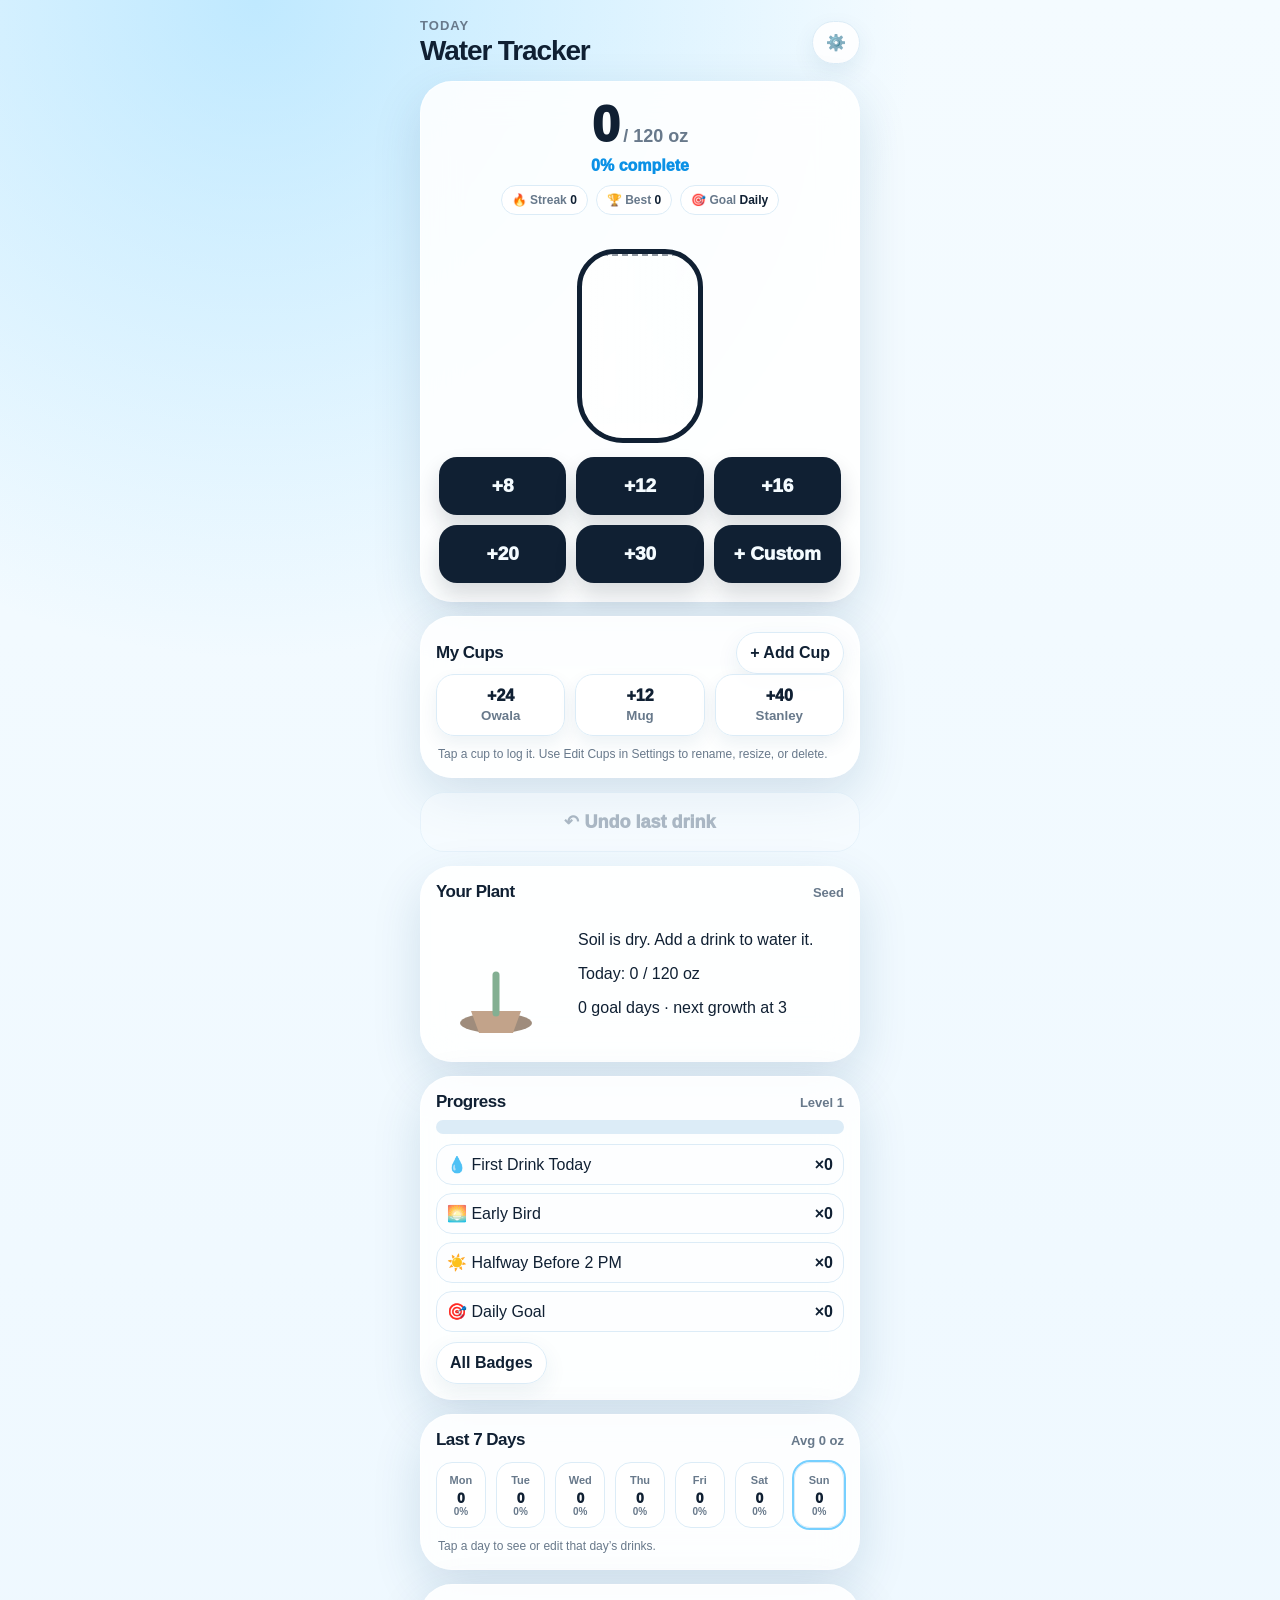
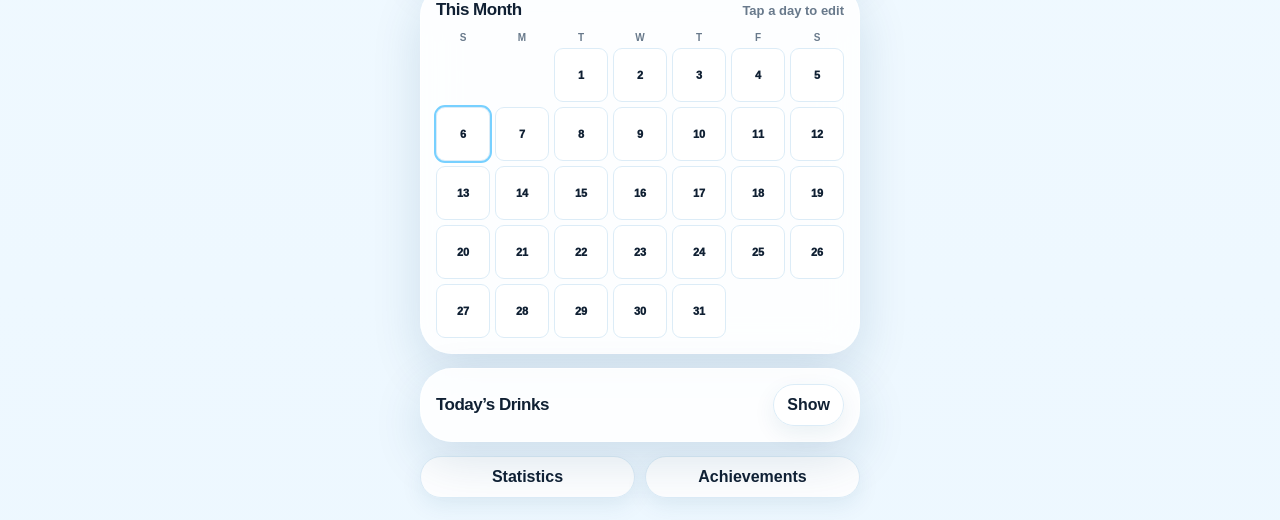
==== commit da2e6f4a: "Add exact v26 calendar and week parity" ====
--- a/v1.html
+++ b/v1.html
@@ -14,6 +14,7 @@
   <link rel="stylesheet" href="v1/css/app.css">
   <link rel="stylesheet" href="v1/css/refinements.css">
   <link rel="stylesheet" href="v1/css/parity.css">
+  <link rel="stylesheet" href="v1/css/calendar-parity.css">
 </head>
 <body>
 <main class="app">
@@ -39,11 +40,12 @@
   <section id="statsView" class="view"><section class="card"><div class="row"><h2>Statistics</h2><button data-view="homeView" class="small">Done</button></div><div id="stats" class="statsGrid"></div></section></section>
   <section id="badgesView" class="view"><section class="card"><div class="row"><h2>Achievements</h2><button data-view="homeView" class="small">Done</button></div><div id="badgeList" class="list"></div></section></section>
 </main>
-<dialog id="amountDialog"><form class="modal" method="dialog"><h2>Add custom amount</h2><label>Ounces<input id="amountInput" type="number" inputmode="decimal" min="0" step="0.5" placeholder="24"></label><div class="actions"><button class="ghost" value="cancel">Cancel</button><button class="primary" id="saveAmountButton" type="button">Add</button></div></form></dialog>
-<dialog id="settingsDialog"><form class="modal" method="dialog"><div class="row"><h2>Settings</h2><button class="small" value="cancel">Done</button></div><label>Goal mode<select id="goalMode"><option value="daily">Same every day</option><option value="weekdayWeekend">Weekday / weekend</option></select></label><label>Daily goal, oz<input id="dailyGoal" type="number" inputmode="numeric" min="1" max="400"></label><label>Weekday goal, oz<input id="weekdayGoal" type="number" inputmode="numeric" min="1" max="400"></label><label>Weekend goal, oz<input id="weekendGoal" type="number" inputmode="numeric" min="1" max="400"></label><label>Theme<select id="theme"><option value="system">System</option><option value="light">Light</option><option value="dark">Dark</option></select></label><div class="privacy">🔒 Private/local-only: logs are saved on this device in browser storage. No account, no server database, no cloud sync, no Apple Health.<br><br><span id="versionText"></span></div><div class="actions"><button id="saveSettings" class="primary" type="button">Save</button><button id="editCupsButton" class="ghost" type="button">Edit Cups</button></div><div class="actions"><button id="restoreButton" class="ghost" type="button">Restore Today</button><button id="resetButton" class="ghost danger" type="button">Reset Today</button></div><div class="actions"><button id="exportButton" class="ghost" type="button">Export</button><button id="importButton" class="ghost" type="button">Import</button></div><div class="actions"><button id="developerButton" class="ghost" type="button">Developer Info</button><button id="clearButton" class="ghost danger" type="button">Clear All Data</button></div></form></dialog>
+<dialog id="amountDialog"><form class="modal" method="dialog"><h2>Add custom amount</h2><label>Ounces<input id="amountInput" type="number" inputmode="decimal" min="0" step="0.5" placeholder="24"></label><div class="actions"><button class="ghost" value="cancel">Cancel</button><button id="saveAmountButton" class="primary" type="button">Add</button></div></form></dialog>
+<dialog id="settingsDialog"><form class="modal" method="dialog"><div class="row"><h2>Settings</h2><button class="small" value="cancel">Done</button></div><label>Goal mode<select id="goalMode"><option value="daily">Same every day</option><option value="weekdayWeekend">Weekday / weekend</option></select></label><label>Daily goal, oz<input id="dailyGoal" type="number" inputmode="numeric" min="1" max="400"></label><label>Weekday goal, oz<input id="weekdayGoal" type="number" inputmode="numeric" min="1" max="400"></label><label>Weekend goal, oz<input id="weekendGoal" type="number" inputmode="numeric" min="1" max="400"></label><label>Theme<select id="theme"><option value="system">System</option><option value="light">Light</option><option value="dark">Dark</option></select></label><div class="privacy">🔒 Private/local-only: logs are saved on this device in browser storage. No account, no server database, no cloud sync, no Apple Health.<br><br><span id="versionText"></span></div><div class="actions"><button id="saveSettings" class="primary" type="button">Save</button><button id="editCupsButton" class="ghost" type="button">Edit Cups</button><button id="restoreButton" class="ghost" type="button">Restore Today</button></div><div class="actions"><button id="resetButton" class="ghost danger" type="button">Reset Today</button><button id="clearButton" class="ghost danger" type="button">Clear All Data</button></div><div class="actions"><button id="exportButton" class="ghost" type="button">Export</button><button id="importButton" class="ghost" type="button">Import</button></div><div class="actions"><button id="developerButton" class="ghost" type="button">Developer Info</button></div></form></dialog>
 <dialog id="cupDialog"><form class="modal" method="dialog"><h2 id="cupTitle">Add Cup</h2><label>Name<input id="cupName" maxlength="18" placeholder="Owala"></label><label>Ounces<input id="cupOz" type="number" inputmode="decimal" min="0" step="0.5" placeholder="24"></label><div class="actions"><button id="saveCup" class="primary" type="button">Save</button><button id="deleteCup" class="ghost danger" type="button">Delete</button><button class="ghost" value="cancel">Cancel</button></div></form></dialog>
 <dialog id="dayDialog"><form class="modal" method="dialog"><div class="row"><h2 id="dayTitle">Day</h2><button class="small" value="cancel">Done</button></div><div class="actions"><button id="addPastDrink" class="primary" type="button">+ Drink</button><button id="resetPastDay" class="ghost danger" type="button">Reset Day</button></div><div id="dayList" class="timeline show"></div></form></dialog>
 <dialog id="devDialog"><form class="modal" method="dialog"><div class="row"><h2>Developer Info</h2><button class="small" value="cancel">Done</button></div><div id="devInfo" class="list"></div></form></dialog>
 <div id="toast" class="toast" role="status" aria-live="polite"></div><div id="confetti" class="confetti" aria-hidden="true"></div>
-<script src="v1/js/config.js"></script><script src="v1/js/storage.js"></script><script src="v1/js/date.js"></script><script src="v1/js/hydration.js"></script><script src="v1/js/stats.js"></script><script src="v1/js/engagement.js"></script><script src="v1/js/telemetry.js"></script><script src="v1/js/app.js"></script><script src="v1/js/parity.js"></script>
-</body></html>+<script src="v1/js/config.js"></script><script src="v1/js/storage.js"></script><script src="v1/js/date.js"></script><script src="v1/js/hydration.js"></script><script src="v1/js/stats.js"></script><script src="v1/js/engagement.js"></script><script src="v1/js/telemetry.js"></script><script src="v1/js/app.js"></script><script src="v1/js/parity.js"></script><script src="v1/js/calendar-parity.js"></script>
+</body>
+</html>
--- a/v1/css/parity.css
+++ b/v1/css/parity.css
@@ -0,0 +1 @@
+.update{align-items:center;justify-content:space-between;gap:10px;background:#102033;color:#fff;border-radius:18px;padding:11px 12px;margin-bottom:12px;box-shadow:var(--shadow);font-weight:850}.update[hidden]{display:none}.update:not([hidden]){display:flex}.update button{border:0;background:#fff;color:#102033;border-radius:999px;padding:8px 11px;font-weight:900}.heroStats{display:flex;justify-content:center;gap:8px;flex-wrap:wrap;margin-top:10px}.pill{border:1px solid var(--line);border-radius:999px;padding:7px 10px;color:var(--muted);font-size:12px;font-weight:850;background:var(--card)}.pill strong{color:var(--text)}.timeline{display:none}.timeline.show{display:grid}.cup.editmode{outline:2px solid var(--accent2)}#undoButton:disabled{opacity:.5;color:var(--muted);background:color-mix(in srgb,var(--card),var(--bg) 30%);border-color:var(--line)}#amountDialog input{font-size:17px}.settingsSectionNote{font-size:12px;color:var(--muted)}
--- a/v1/css/calendar-parity.css
+++ b/v1/css/calendar-parity.css
@@ -0,0 +1 @@
+.history{grid-template-columns:repeat(7,1fr);margin-top:12px;gap:10px}.day{min-height:66px;border:1px solid var(--line);border-radius:16px;background:var(--card);display:grid;place-items:center;padding:7px 2px;text-align:center;color:var(--text)}.day.met{border-color:#9ee8cd;background:color-mix(in srgb,var(--success),white 88%)}.day.close{border-color:#ffe2a3;background:color-mix(in srgb,var(--warn),white 86%)}.day.today{outline:2px solid var(--accent2)}.day .dow{color:var(--muted);font-size:11px;font-weight:900}.day .oz{font-size:14px;font-weight:950;margin-top:4px;color:var(--text)}.day .pct{font-size:10px;color:var(--muted);font-weight:850}.monthWeekdays{display:grid;grid-template-columns:repeat(7,1fr);gap:5px;margin-top:12px;color:var(--muted);font-size:10px;font-weight:900;text-align:center}.monthGrid{display:grid;grid-template-columns:repeat(7,1fr);gap:5px;margin-top:5px}.monthCell{aspect-ratio:1;min-height:0;border:1px solid var(--line);border-radius:9px;background:var(--card);display:grid;place-items:center;padding:0;color:var(--text);font-size:10px;font-weight:900}.monthCell.met{border-color:#9ee8cd;background:#b9f5cc;color:#155c2d}.monthCell.partial{border-color:#ffe2a3;background:#fff0a8;color:#6a5600}.monthCell.today{outline:2px solid var(--accent2)}.monthDay{display:grid;place-items:center;width:100%;height:100%;font-size:11px;font-weight:950;color:inherit}body.dark .day.met{background:color-mix(in srgb,var(--success),#102033 74%)}body.dark .day.close{background:color-mix(in srgb,var(--warn),#102033 76%)}body.dark .monthCell.met{background:#174b3c;color:#d8fff0;border-color:#398a70}body.dark .monthCell.partial{background:#5a491c;color:#fff2b3;border-color:#9b8134}@media(max-width:520px){.history{gap:3px}.monthGrid,.monthWeekdays{gap:4px}.day{font-size:10px}.monthDay{font-size:10px}}
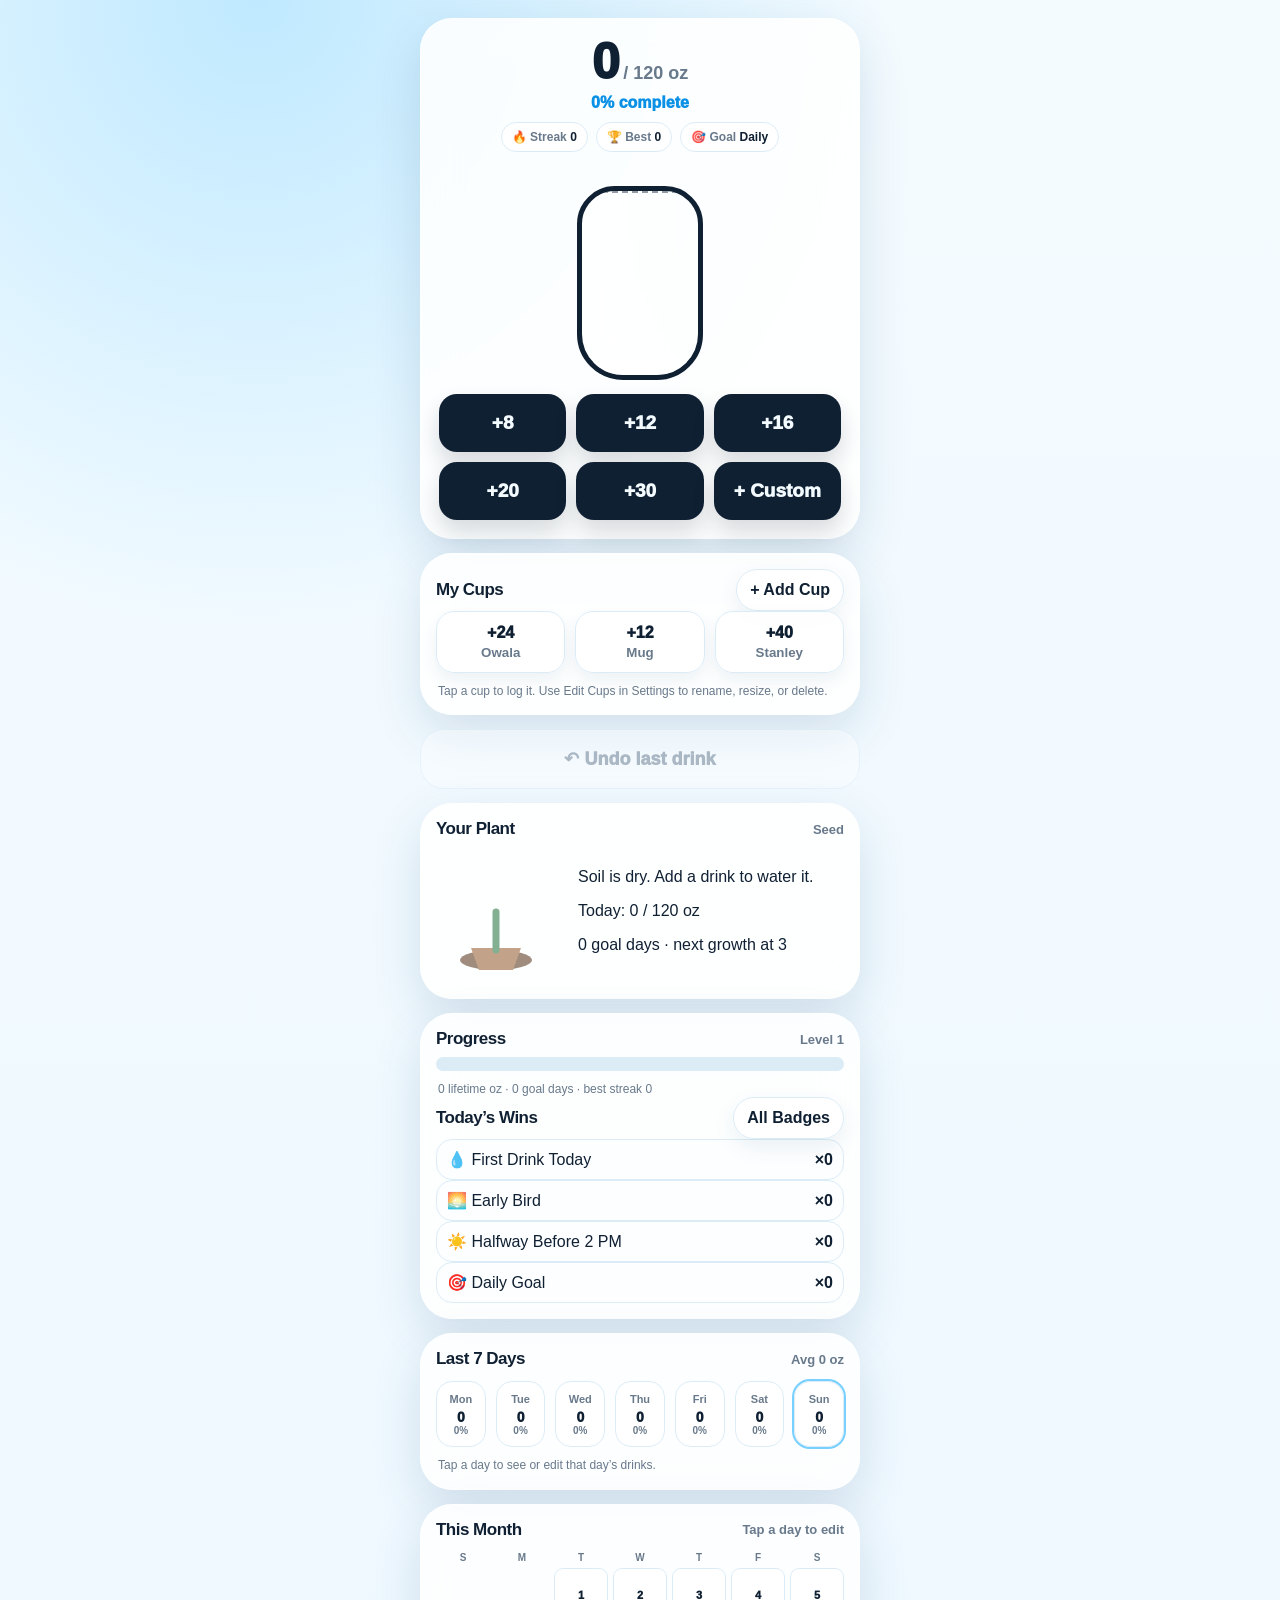
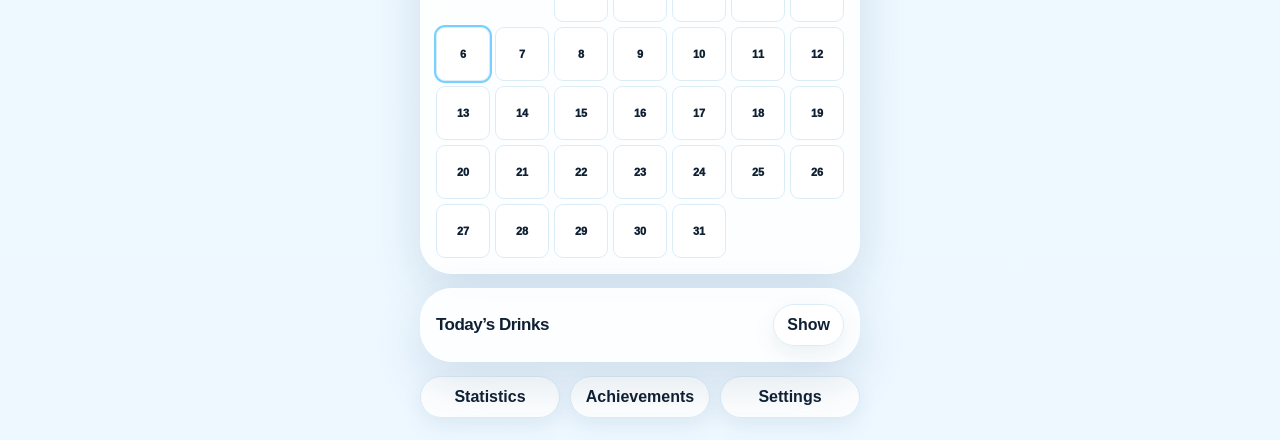
==== commit 679c2744: "Focus home screen on logging and restore compact progress layout" ====
--- a/v1.html
+++ b/v1.html
@@ -15,11 +15,11 @@
   <link rel="stylesheet" href="v1/css/refinements.css">
   <link rel="stylesheet" href="v1/css/parity.css">
   <link rel="stylesheet" href="v1/css/calendar-parity.css">
+  <link rel="stylesheet" href="v1/css/progress-parity.css">
 </head>
 <body>
 <main class="app">
   <section class="update" id="updateBanner" hidden><span>🚀 New version available</span><button id="updateNow" type="button">Update</button></section>
-  <header class="top"><div><p class="tiny">Today</p><h1>Water Tracker</h1></div><button id="settingsButton" class="gear" aria-label="Settings">⚙️</button></header>
   <section id="homeView" class="view active">
     <section id="hero" class="hero">
       <div class="total"><span id="todayTotal" class="num">0</span><span class="goal">/ <span id="todayGoal">120</span> oz</span></div>
@@ -31,11 +31,19 @@
     <section class="card"><div class="row"><h2>My Cups</h2><button id="addCupButton" class="small">+ Add Cup</button></div><div id="cupButtons" class="cups"></div><p class="hint">Tap a cup to log it. Use Edit Cups in Settings to rename, resize, or delete.</p></section>
     <button id="undoButton" class="undo" disabled>↶ Undo last drink</button>
     <section class="card"><div class="row"><h2>Your Plant</h2><span id="plantName" class="avg">Seed</span></div><div id="plantBox" class="plant"></div></section>
-    <section class="card"><div class="row"><h2>Progress</h2><span id="levelText" class="avg">Level 1</span></div><div class="levelbar"><div id="levelFill"></div></div><div id="todayWins" class="wins"></div><button id="badgesButton" class="small">All Badges</button></section>
+    <section class="card" id="progressCard">
+      <div class="row"><h2>Progress</h2><span id="levelText" class="avg">Level 1</span></div>
+      <div class="levelbar"><div id="levelFill"></div></div>
+      <p id="progressSummary" class="hint">0 lifetime oz · 0 goal days · best streak 0</p>
+      <div class="winsBlock">
+        <div class="row winsHeader"><h2>Today’s Wins</h2><button id="badgesButton" class="small">All Badges</button></div>
+        <div id="todayWins" class="winsRow"></div>
+      </div>
+    </section>
     <section class="card"><div class="row"><h2>Last 7 Days</h2><span id="weeklyAverage" class="avg">Avg 0 oz</span></div><div id="history" class="history"></div><p class="hint">Tap a day to see or edit that day’s drinks.</p></section>
     <section class="card"><div class="row"><h2>This Month</h2><span class="avg">Tap a day to edit</span></div><div id="monthWeekdays" class="monthWeekdays"><span>S</span><span>M</span><span>T</span><span>W</span><span>T</span><span>F</span><span>S</span></div><div id="monthGrid" class="monthGrid"></div></section>
     <section class="card"><div class="row"><h2>Today’s Drinks</h2><button id="toggleTimelineButton" class="small">Show</button></div><div id="timeline" class="timeline"></div></section>
-    <div class="pageLinks"><button data-view="statsView" class="small">Statistics</button><button data-view="badgesView" class="small">Achievements</button></div>
+    <div class="pageLinks"><button data-view="statsView" class="small">Statistics</button><button data-view="badgesView" class="small">Achievements</button><button id="settingsButton" class="small">Settings</button></div>
   </section>
   <section id="statsView" class="view"><section class="card"><div class="row"><h2>Statistics</h2><button data-view="homeView" class="small">Done</button></div><div id="stats" class="statsGrid"></div></section></section>
   <section id="badgesView" class="view"><section class="card"><div class="row"><h2>Achievements</h2><button data-view="homeView" class="small">Done</button></div><div id="badgeList" class="list"></div></section></section>
@@ -46,6 +54,6 @@
 <dialog id="dayDialog"><form class="modal" method="dialog"><div class="row"><h2 id="dayTitle">Day</h2><button class="small" value="cancel">Done</button></div><div class="actions"><button id="addPastDrink" class="primary" type="button">+ Drink</button><button id="resetPastDay" class="ghost danger" type="button">Reset Day</button></div><div id="dayList" class="timeline show"></div></form></dialog>
 <dialog id="devDialog"><form class="modal" method="dialog"><div class="row"><h2>Developer Info</h2><button class="small" value="cancel">Done</button></div><div id="devInfo" class="list"></div></form></dialog>
 <div id="toast" class="toast" role="status" aria-live="polite"></div><div id="confetti" class="confetti" aria-hidden="true"></div>
-<script src="v1/js/config.js"></script><script src="v1/js/storage.js"></script><script src="v1/js/date.js"></script><script src="v1/js/hydration.js"></script><script src="v1/js/stats.js"></script><script src="v1/js/engagement.js"></script><script src="v1/js/telemetry.js"></script><script src="v1/js/app.js"></script><script src="v1/js/parity.js"></script><script src="v1/js/calendar-parity.js"></script>
+<script src="v1/js/config.js"></script><script src="v1/js/storage.js"></script><script src="v1/js/date.js"></script><script src="v1/js/hydration.js"></script><script src="v1/js/stats.js"></script><script src="v1/js/engagement.js"></script><script src="v1/js/telemetry.js"></script><script src="v1/js/app.js"></script><script src="v1/js/parity.js"></script><script src="v1/js/calendar-parity.js"></script><script src="v1/js/progress-parity.js"></script>
 </body>
 </html>
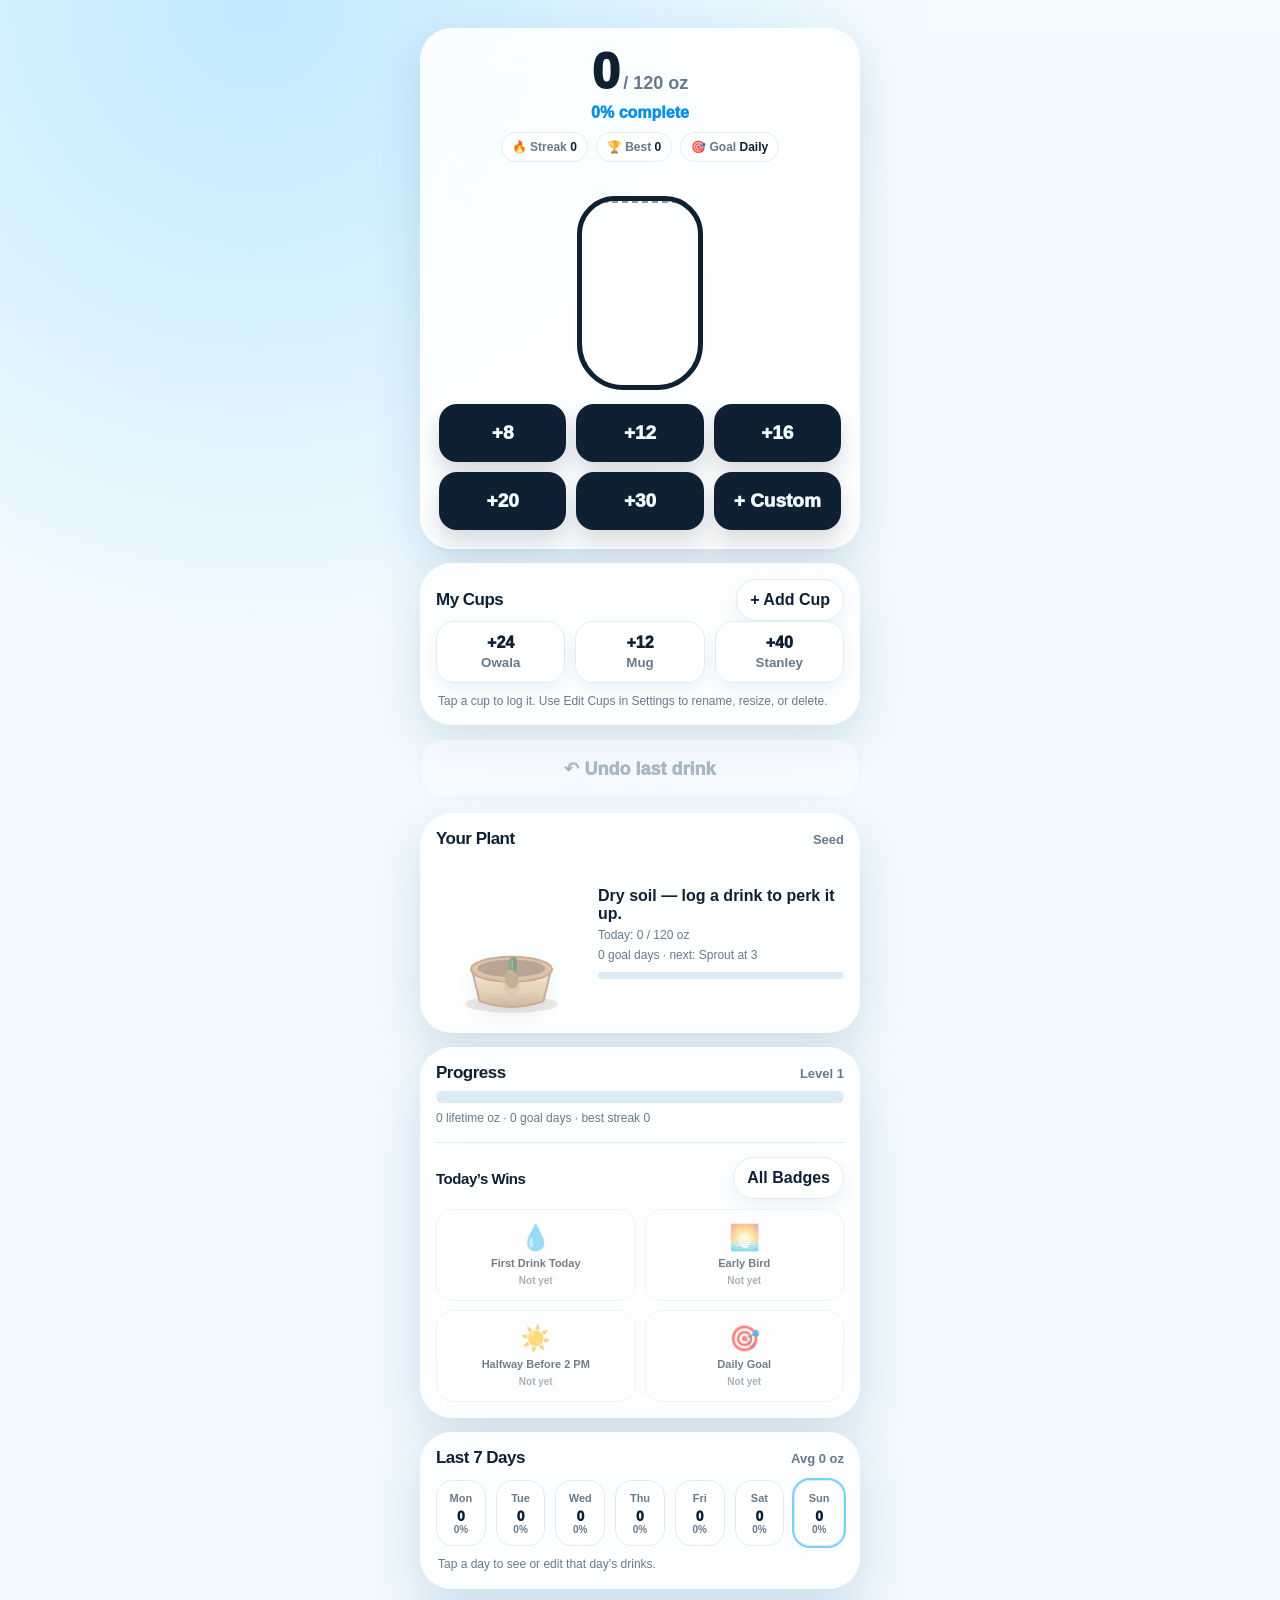
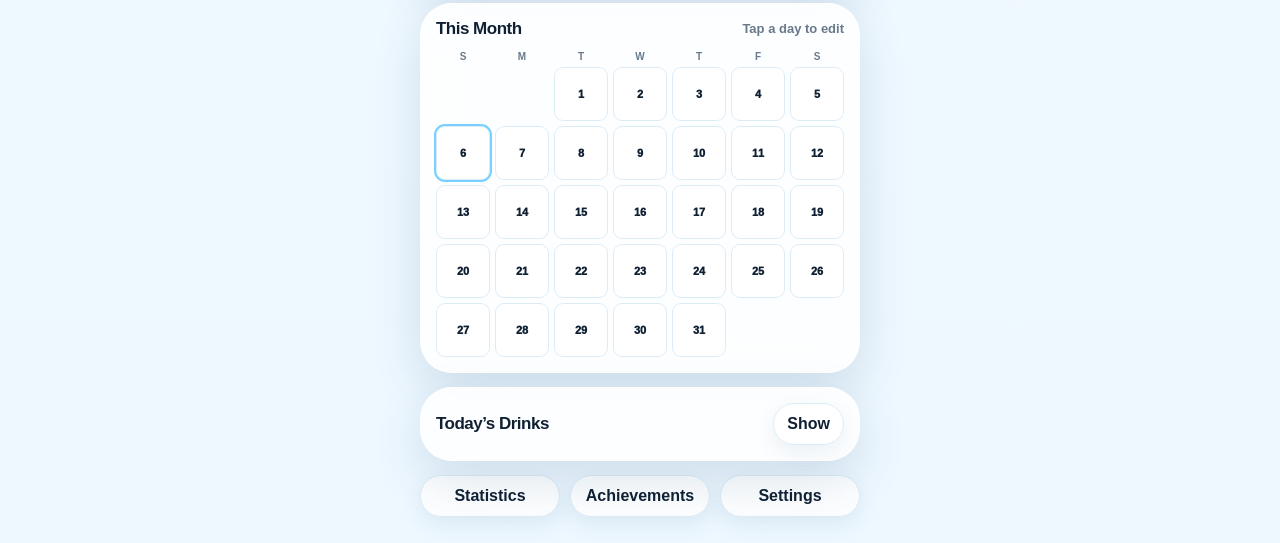
==== commit c9d6c4a1: "Wire soft cartoon flowering plant" ====
--- a/v1.html
+++ b/v1.html
@@ -16,6 +16,7 @@
   <link rel="stylesheet" href="v1/css/parity.css">
   <link rel="stylesheet" href="v1/css/calendar-parity.css">
   <link rel="stylesheet" href="v1/css/progress-parity.css">
+  <link rel="stylesheet" href="v1/css/soft-cartoon-plant.css">
 </head>
 <body>
 <main class="app">
@@ -54,6 +55,6 @@
 <dialog id="dayDialog"><form class="modal" method="dialog"><div class="row"><h2 id="dayTitle">Day</h2><button class="small" value="cancel">Done</button></div><div class="actions"><button id="addPastDrink" class="primary" type="button">+ Drink</button><button id="resetPastDay" class="ghost danger" type="button">Reset Day</button></div><div id="dayList" class="timeline show"></div></form></dialog>
 <dialog id="devDialog"><form class="modal" method="dialog"><div class="row"><h2>Developer Info</h2><button class="small" value="cancel">Done</button></div><div id="devInfo" class="list"></div></form></dialog>
 <div id="toast" class="toast" role="status" aria-live="polite"></div><div id="confetti" class="confetti" aria-hidden="true"></div>
-<script src="v1/js/config.js"></script><script src="v1/js/storage.js"></script><script src="v1/js/date.js"></script><script src="v1/js/hydration.js"></script><script src="v1/js/stats.js"></script><script src="v1/js/engagement.js"></script><script src="v1/js/telemetry.js"></script><script src="v1/js/app.js"></script><script src="v1/js/parity.js"></script><script src="v1/js/calendar-parity.js"></script><script src="v1/js/progress-parity.js"></script>
+<script src="v1/js/config.js"></script><script src="v1/js/storage.js"></script><script src="v1/js/date.js"></script><script src="v1/js/hydration.js"></script><script src="v1/js/stats.js"></script><script src="v1/js/engagement.js"></script><script src="v1/js/telemetry.js"></script><script src="v1/js/app.js"></script><script src="v1/js/parity.js"></script><script src="v1/js/calendar-parity.js"></script><script src="v1/js/progress-parity.js"></script><script src="v1/js/soft-cartoon-plant.js"></script>
 </body>
 </html>
--- a/v1/css/parity.css
+++ b/v1/css/parity.css
@@ -1 +1 @@
-.update{align-items:center;justify-content:space-between;gap:10px;background:#102033;color:#fff;border-radius:18px;padding:11px 12px;margin-bottom:12px;box-shadow:var(--shadow);font-weight:850}.update[hidden]{display:none}.update:not([hidden]){display:flex}.update button{border:0;background:#fff;color:#102033;border-radius:999px;padding:8px 11px;font-weight:900}.heroStats{display:flex;justify-content:center;gap:8px;flex-wrap:wrap;margin-top:10px}.pill{border:1px solid var(--line);border-radius:999px;padding:7px 10px;color:var(--muted);font-size:12px;font-weight:850;background:var(--card)}.pill strong{color:var(--text)}.timeline{display:none}.timeline.show{display:grid}.cup.editmode{outline:2px solid var(--accent2)}#undoButton:disabled{opacity:.5;color:var(--muted);background:color-mix(in srgb,var(--card),var(--bg) 30%);border-color:var(--line)}#amountDialog input{font-size:17px}.settingsSectionNote{font-size:12px;color:var(--muted)}+.update{align-items:center;justify-content:space-between;gap:10px;background:#102033;color:#fff;border-radius:18px;padding:11px 12px;margin-bottom:12px;box-shadow:var(--shadow);font-weight:850}.update[hidden]{display:none}.update:not([hidden]){display:flex}.update button{border:0;background:#fff;color:#102033;border-radius:999px;padding:8px 11px;font-weight:900}.heroStats{display:flex;justify-content:center;gap:8px;flex-wrap:wrap;margin-top:10px}.pill{border:1px solid var(--line);border-radius:999px;padding:7px 10px;color:var(--muted);font-size:12px;font-weight:850;background:var(--card)}.pill strong{color:var(--text)}.timeline{display:none}.timeline.show{display:grid}.cup.editmode{outline:2px solid var(--accent2);box-shadow:0 0 0 4px color-mix(in srgb,var(--accent2),transparent 78%),0 8px 18px rgba(17,72,112,.07)}.cupEditPrompt{display:flex;align-items:center;justify-content:space-between;gap:10px;margin:2px 0 12px;padding:10px 12px;border:1px solid var(--accent2);border-radius:16px;background:color-mix(in srgb,var(--accent2),var(--card) 88%);font-size:13px;font-weight:900}.cupEditPrompt .small{padding:8px 11px;box-shadow:none}#undoButton:disabled{opacity:.5;color:var(--muted);background:color-mix(in srgb,var(--card),var(--bg) 30%);border-color:var(--line)}#amountDialog input{font-size:17px}.settingsSectionNote{font-size:12px;color:var(--muted)}
--- a/v1/css/progress-parity.css
+++ b/v1/css/progress-parity.css
@@ -0,0 +1 @@
+#progressCard .levelbar{height:12px;margin:8px 0 4px}#progressSummary{margin:7px 0 0}.winsBlock{margin-top:16px;padding-top:14px;border-top:1px solid var(--line)}.winsHeader{margin-bottom:10px}.winsHeader h2{font-size:15px}.winsRow{display:grid;grid-template-columns:repeat(2,minmax(0,1fr));gap:9px;margin-top:0}.winBadge{min-height:92px;border:1px solid var(--line);border-radius:17px;padding:10px 8px;display:flex;flex-direction:column;align-items:center;justify-content:center;text-align:center;background:color-mix(in srgb,var(--card),var(--bg) 12%)}.winBadgeIcon{font-size:25px;line-height:1}.winBadgeName{font-size:11px;font-weight:900;line-height:1.2;margin-top:7px}.winBadgeState{font-size:10px;font-weight:850;color:var(--muted);margin-top:5px}.winBadge.earned{background:color-mix(in srgb,var(--success),white 88%);border-color:#afe8bf}.winBadge.earned .winBadgeState{color:#155c2d}.winBadge.locked{opacity:.58}.pageLinks{display:grid;grid-template-columns:repeat(3,1fr);margin-bottom:4px}.app{padding-top:max(10px,env(safe-area-inset-top))}@media(max-width:360px){.winsRow{grid-template-columns:repeat(2,minmax(0,1fr))}.pageLinks{grid-template-columns:1fr}}body.dark .winBadge.earned{background:color-mix(in srgb,var(--success),#102033 74%);color:#dff8e7;border-color:#387a58}body.dark .winBadge.earned .winBadgeState{color:#dff8e7}
--- a/v1/css/soft-cartoon-plant.css
+++ b/v1/css/soft-cartoon-plant.css
@@ -0,0 +1 @@
+#plantBox.softCartoonPlant{grid-template-columns:150px 1fr;position:relative;overflow:visible}.softPlantScene{position:relative;width:150px;height:168px;display:grid;place-items:end center}.softPlantSvg{width:145px!important;height:165px!important;overflow:visible;filter:drop-shadow(0 10px 12px rgba(56,31,15,.14));transition:filter .35s ease,opacity .35s ease}.softPlantSvg .plantBody{transform-origin:75px 132px;animation:plantWind 4.8s ease-in-out infinite}.softPlantSvg .leafGroup{transform-origin:center;animation:leafWind 3.4s ease-in-out infinite}.softPlantSvg .leafGroup.alt{animation-delay:-1.5s}.softPlantSvg .flowerGroup{transform-origin:center bottom;animation:flowerWind 4.2s ease-in-out infinite}.softPlantSvg.dry{filter:saturate(.68) opacity(.8) drop-shadow(0 8px 10px rgba(56,31,15,.1))}.softPlantSvg.dry .plantBody{transform:rotate(4deg) translateY(4px)}.softPlantSvg.damp{filter:saturate(.88) drop-shadow(0 9px 11px rgba(56,31,15,.12))}.softPlantSvg.watered{filter:saturate(1.08) drop-shadow(0 9px 14px rgba(53,174,244,.23))}.softPlantSvg.afterDrink .plantBody{animation:plantPerk .9s cubic-bezier(.2,.9,.3,1),plantWind 4.8s ease-in-out .9s infinite}.softPlantSvg.goalPulse .flowerGroup{animation:flowerCelebrate 1.1s ease,flowerWind 4.2s ease-in-out 1.1s infinite}.plantDrop{position:absolute;left:70px;top:8px;font-size:25px;opacity:0;pointer-events:none}.plantDrop.show{animation:plantDrop 1s ease forwards}.plantSparkles{position:absolute;inset:10px 8px auto 8px;height:100px;pointer-events:none;opacity:0}.plantSparkles.show{opacity:1}.plantSparkles span{position:absolute;font-size:14px;animation:sparklePop 1.2s ease forwards}.plantSparkles span:nth-child(1){left:12px;top:44px}.plantSparkles span:nth-child(2){right:15px;top:22px;animation-delay:.12s}.plantSparkles span:nth-child(3){right:4px;top:66px;animation-delay:.24s}.plantCondition{font-weight:900;margin:0 0 4px}.plantMeta{margin:4px 0;color:var(--muted);font-size:12px;line-height:1.35}.plantGrowthTrack{height:7px;border-radius:999px;background:var(--line);overflow:hidden;margin-top:9px}.plantGrowthTrack>span{display:block;height:100%;border-radius:999px;background:linear-gradient(90deg,#54b96f,#f48bb8);transition:width .35s ease}@keyframes plantWind{0%,100%{transform:rotate(-1.4deg)}50%{transform:rotate(1.8deg)}}@keyframes leafWind{0%,100%{transform:rotate(-2deg)}50%{transform:rotate(3deg)}}@keyframes flowerWind{0%,100%{transform:rotate(-1deg)}50%{transform:rotate(2deg)}}@keyframes plantPerk{0%{transform:translateY(3px) scaleY(.97)}45%{transform:translateY(-5px) scaleY(1.04)}72%{transform:translateY(1px) scaleY(.995)}100%{transform:none}}@keyframes flowerCelebrate{0%{transform:scale(.92)}42%{transform:scale(1.16) rotate(-3deg)}70%{transform:scale(1.04) rotate(2deg)}100%{transform:scale(1)}}@keyframes plantDrop{0%{transform:translateY(-8px) scale(.8);opacity:0}20%{opacity:1}75%{transform:translateY(100px) scale(1);opacity:1}100%{transform:translateY(112px) scale(.45);opacity:0}}@keyframes sparklePop{0%{transform:scale(.2) rotate(0);opacity:0}35%{transform:scale(1.15) rotate(30deg);opacity:1}100%{transform:scale(.6) translateY(-12px) rotate(80deg);opacity:0}}@media(max-width:520px){#plantBox.softCartoonPlant{grid-template-columns:140px 1fr;text-align:left}.softPlantScene{width:140px}.softPlantSvg{width:136px!important}}@media(max-width:360px){#plantBox.softCartoonPlant{grid-template-columns:1fr;text-align:center}.softPlantScene{margin:auto}}@media(prefers-reduced-motion:reduce){.softPlantSvg .plantBody,.softPlantSvg .leafGroup,.softPlantSvg .flowerGroup,.softPlantSvg.afterDrink .plantBody,.softPlantSvg.goalPulse .flowerGroup,.plantDrop.show,.plantSparkles span{animation:none!important}}
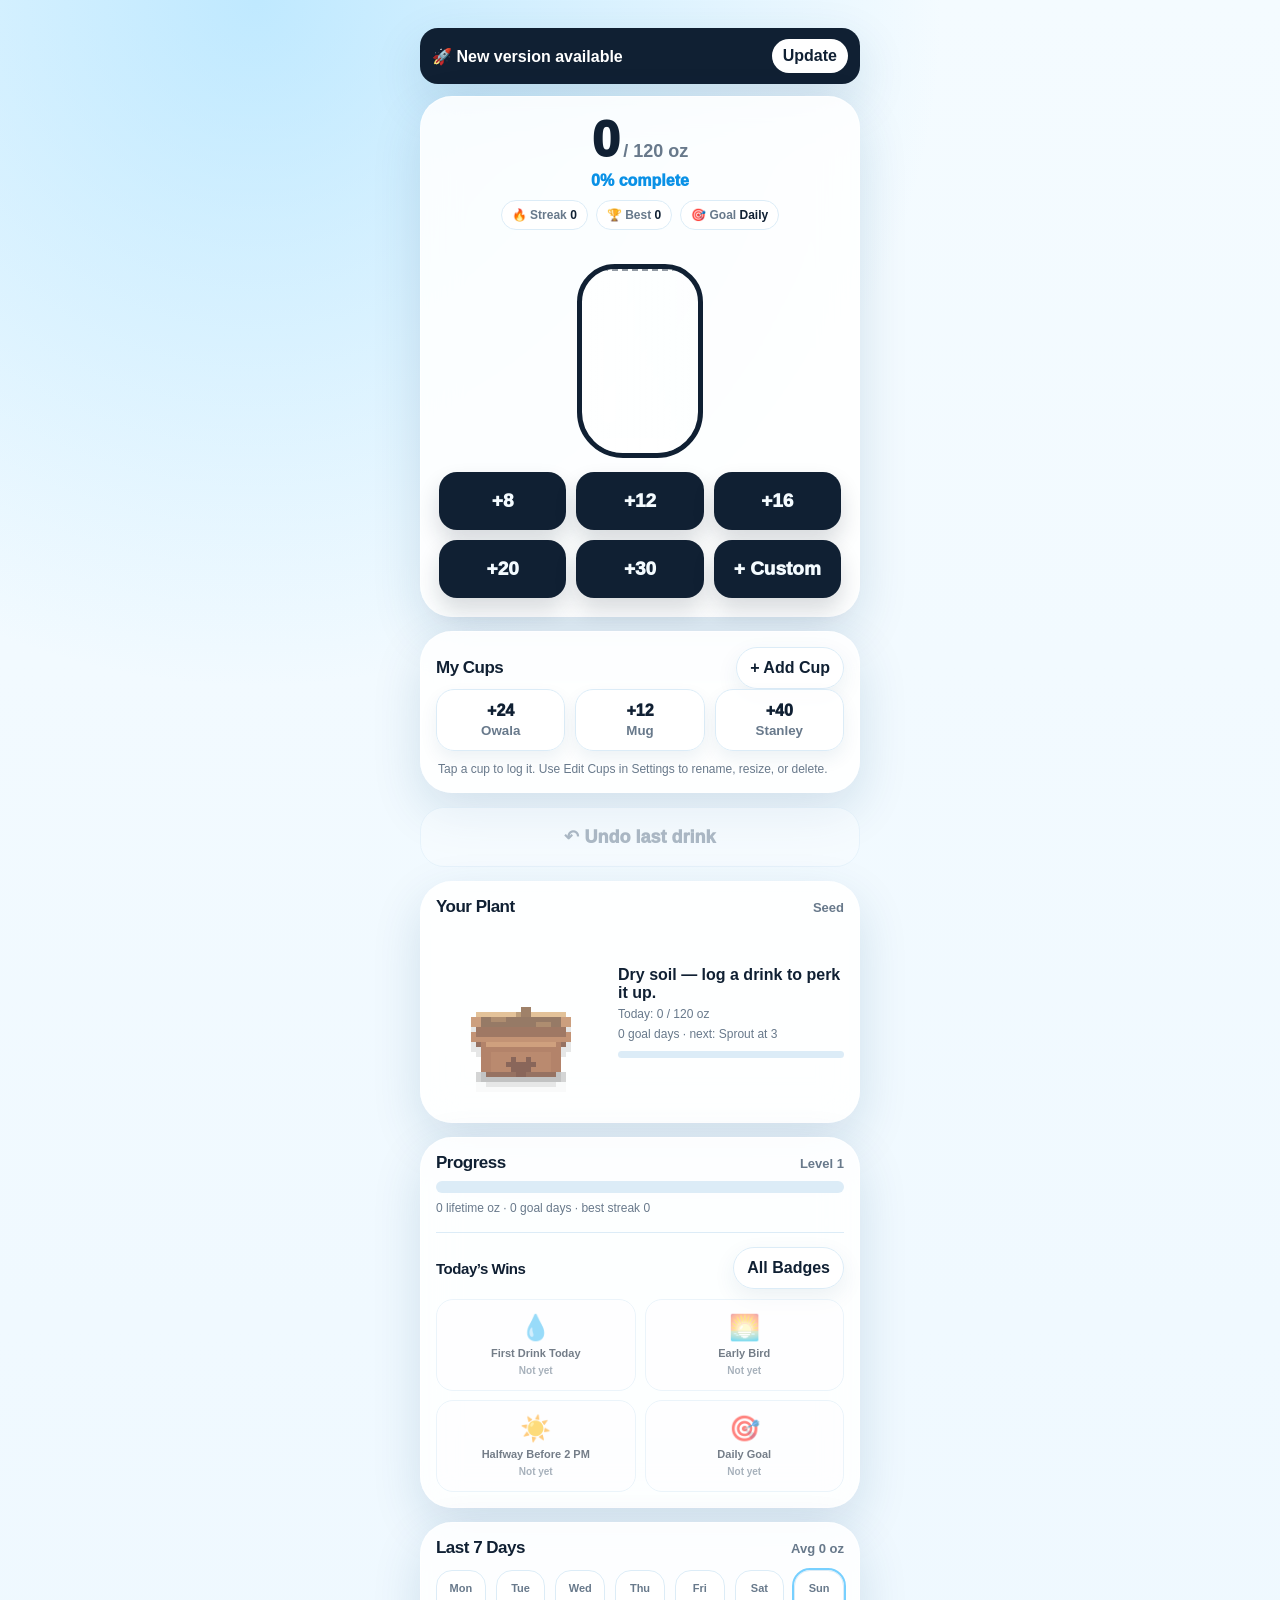
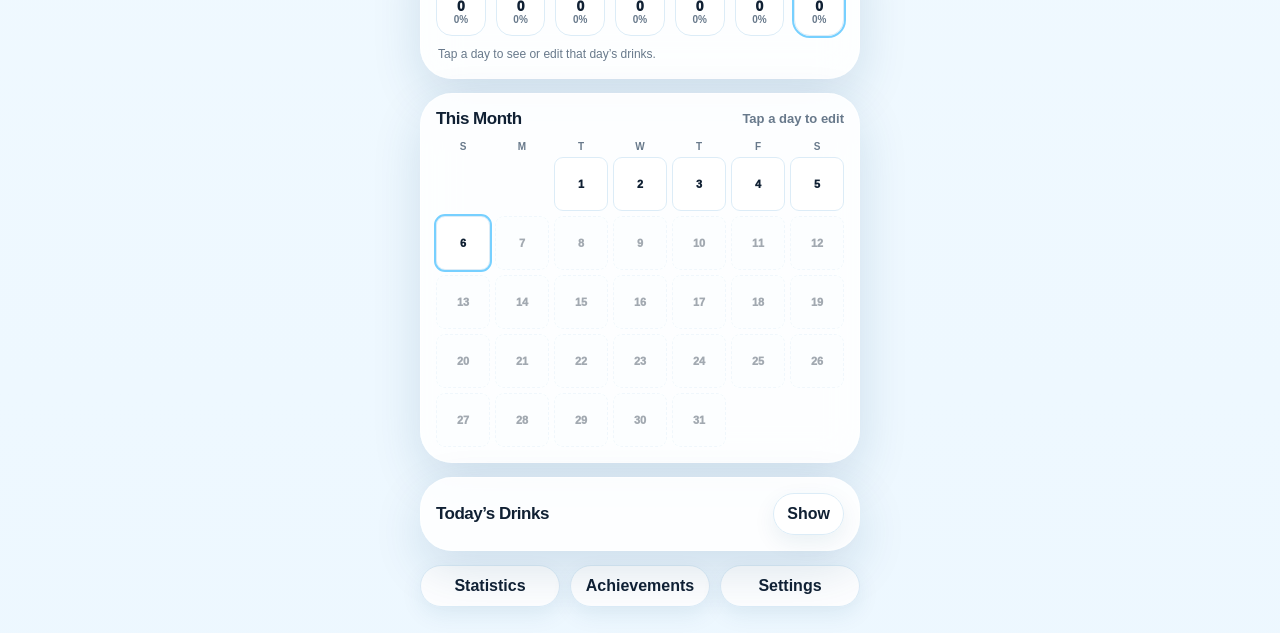
==== commit 63bf6ab3: "Redirect legacy test entry to live app" ====
--- a/v1.html
+++ b/v1.html
@@ -2,59 +2,13 @@
 <html lang="en">
 <head>
   <meta charset="utf-8">
-  <meta name="viewport" content="width=device-width,initial-scale=1,maximum-scale=1,minimum-scale=1,user-scalable=no,viewport-fit=cover">
-  <meta name="theme-color" content="#eaf7ff">
-  <meta name="apple-mobile-web-app-capable" content="yes">
-  <meta name="apple-mobile-web-app-title" content="Water">
-  <meta name="apple-mobile-web-app-status-bar-style" content="default">
+  <meta name="viewport" content="width=device-width,initial-scale=1,maximum-scale=1,minimum-scale=1,user-scalable=no">
+  <meta http-equiv="refresh" content="0; url=./">
   <title>Water Tracker</title>
-  <link rel="manifest" href="manifest.webmanifest">
-  <link rel="icon" href="icon.svg" type="image/svg+xml">
-  <link rel="apple-touch-icon" href="icon.svg">
-  <link rel="stylesheet" href="v1/css/app.css">
-  <link rel="stylesheet" href="v1/css/refinements.css">
-  <link rel="stylesheet" href="v1/css/parity.css">
-  <link rel="stylesheet" href="v1/css/calendar-parity.css">
-  <link rel="stylesheet" href="v1/css/progress-parity.css">
-  <link rel="stylesheet" href="v1/css/soft-cartoon-plant.css">
+  <script>location.replace('./' + location.search + location.hash);</script>
 </head>
 <body>
-<main class="app">
-  <section class="update" id="updateBanner" hidden><span>🚀 New version available</span><button id="updateNow" type="button">Update</button></section>
-  <section id="homeView" class="view active">
-    <section id="hero" class="hero">
-      <div class="total"><span id="todayTotal" class="num">0</span><span class="goal">/ <span id="todayGoal">120</span> oz</span></div>
-      <div id="progressText" class="status">0% complete</div>
-      <div class="heroStats"><span class="pill">🔥 Streak <strong id="currentStreak">0</strong></span><span class="pill">🏆 Best <strong id="bestStreak">0</strong></span><span class="pill">🎯 Goal <strong id="goalModeLabel">Daily</strong></span></div>
-      <div class="bottleArea"><div class="bottle" aria-hidden="true"><div class="mark"></div><div id="water" class="water"></div><div class="shine"></div></div></div>
-      <div id="quickButtons" class="grid"></div>
-    </section>
-    <section class="card"><div class="row"><h2>My Cups</h2><button id="addCupButton" class="small">+ Add Cup</button></div><div id="cupButtons" class="cups"></div><p class="hint">Tap a cup to log it. Use Edit Cups in Settings to rename, resize, or delete.</p></section>
-    <button id="undoButton" class="undo" disabled>↶ Undo last drink</button>
-    <section class="card"><div class="row"><h2>Your Plant</h2><span id="plantName" class="avg">Seed</span></div><div id="plantBox" class="plant"></div></section>
-    <section class="card" id="progressCard">
-      <div class="row"><h2>Progress</h2><span id="levelText" class="avg">Level 1</span></div>
-      <div class="levelbar"><div id="levelFill"></div></div>
-      <p id="progressSummary" class="hint">0 lifetime oz · 0 goal days · best streak 0</p>
-      <div class="winsBlock">
-        <div class="row winsHeader"><h2>Today’s Wins</h2><button id="badgesButton" class="small">All Badges</button></div>
-        <div id="todayWins" class="winsRow"></div>
-      </div>
-    </section>
-    <section class="card"><div class="row"><h2>Last 7 Days</h2><span id="weeklyAverage" class="avg">Avg 0 oz</span></div><div id="history" class="history"></div><p class="hint">Tap a day to see or edit that day’s drinks.</p></section>
-    <section class="card"><div class="row"><h2>This Month</h2><span class="avg">Tap a day to edit</span></div><div id="monthWeekdays" class="monthWeekdays"><span>S</span><span>M</span><span>T</span><span>W</span><span>T</span><span>F</span><span>S</span></div><div id="monthGrid" class="monthGrid"></div></section>
-    <section class="card"><div class="row"><h2>Today’s Drinks</h2><button id="toggleTimelineButton" class="small">Show</button></div><div id="timeline" class="timeline"></div></section>
-    <div class="pageLinks"><button data-view="statsView" class="small">Statistics</button><button data-view="badgesView" class="small">Achievements</button><button id="settingsButton" class="small">Settings</button></div>
-  </section>
-  <section id="statsView" class="view"><section class="card"><div class="row"><h2>Statistics</h2><button data-view="homeView" class="small">Done</button></div><div id="stats" class="statsGrid"></div></section></section>
-  <section id="badgesView" class="view"><section class="card"><div class="row"><h2>Achievements</h2><button data-view="homeView" class="small">Done</button></div><div id="badgeList" class="list"></div></section></section>
-</main>
-<dialog id="amountDialog"><form class="modal" method="dialog"><h2>Add custom amount</h2><label>Ounces<input id="amountInput" type="number" inputmode="decimal" min="0" step="0.5" placeholder="24"></label><div class="actions"><button class="ghost" value="cancel">Cancel</button><button id="saveAmountButton" class="primary" type="button">Add</button></div></form></dialog>
-<dialog id="settingsDialog"><form class="modal" method="dialog"><div class="row"><h2>Settings</h2><button class="small" value="cancel">Done</button></div><label>Goal mode<select id="goalMode"><option value="daily">Same every day</option><option value="weekdayWeekend">Weekday / weekend</option></select></label><label>Daily goal, oz<input id="dailyGoal" type="number" inputmode="numeric" min="1" max="400"></label><label>Weekday goal, oz<input id="weekdayGoal" type="number" inputmode="numeric" min="1" max="400"></label><label>Weekend goal, oz<input id="weekendGoal" type="number" inputmode="numeric" min="1" max="400"></label><label>Theme<select id="theme"><option value="system">System</option><option value="light">Light</option><option value="dark">Dark</option></select></label><div class="privacy">🔒 Private/local-only: logs are saved on this device in browser storage. No account, no server database, no cloud sync, no Apple Health.<br><br><span id="versionText"></span></div><div class="actions"><button id="saveSettings" class="primary" type="button">Save</button><button id="editCupsButton" class="ghost" type="button">Edit Cups</button><button id="restoreButton" class="ghost" type="button">Restore Today</button></div><div class="actions"><button id="resetButton" class="ghost danger" type="button">Reset Today</button><button id="clearButton" class="ghost danger" type="button">Clear All Data</button></div><div class="actions"><button id="exportButton" class="ghost" type="button">Export</button><button id="importButton" class="ghost" type="button">Import</button></div><div class="actions"><button id="developerButton" class="ghost" type="button">Developer Info</button></div></form></dialog>
-<dialog id="cupDialog"><form class="modal" method="dialog"><h2 id="cupTitle">Add Cup</h2><label>Name<input id="cupName" maxlength="18" placeholder="Owala"></label><label>Ounces<input id="cupOz" type="number" inputmode="decimal" min="0" step="0.5" placeholder="24"></label><div class="actions"><button id="saveCup" class="primary" type="button">Save</button><button id="deleteCup" class="ghost danger" type="button">Delete</button><button class="ghost" value="cancel">Cancel</button></div></form></dialog>
-<dialog id="dayDialog"><form class="modal" method="dialog"><div class="row"><h2 id="dayTitle">Day</h2><button class="small" value="cancel">Done</button></div><div class="actions"><button id="addPastDrink" class="primary" type="button">+ Drink</button><button id="resetPastDay" class="ghost danger" type="button">Reset Day</button></div><div id="dayList" class="timeline show"></div></form></dialog>
-<dialog id="devDialog"><form class="modal" method="dialog"><div class="row"><h2>Developer Info</h2><button class="small" value="cancel">Done</button></div><div id="devInfo" class="list"></div></form></dialog>
-<div id="toast" class="toast" role="status" aria-live="polite"></div><div id="confetti" class="confetti" aria-hidden="true"></div>
-<script src="v1/js/config.js"></script><script src="v1/js/storage.js"></script><script src="v1/js/date.js"></script><script src="v1/js/hydration.js"></script><script src="v1/js/stats.js"></script><script src="v1/js/engagement.js"></script><script src="v1/js/telemetry.js"></script><script src="v1/js/app.js"></script><script src="v1/js/parity.js"></script><script src="v1/js/calendar-parity.js"></script><script src="v1/js/progress-parity.js"></script><script src="v1/js/soft-cartoon-plant.js"></script>
+  <p>Opening Water Tracker...</p>
+  <p><a href="./">Open Water Tracker</a></p>
 </body>
 </html>
